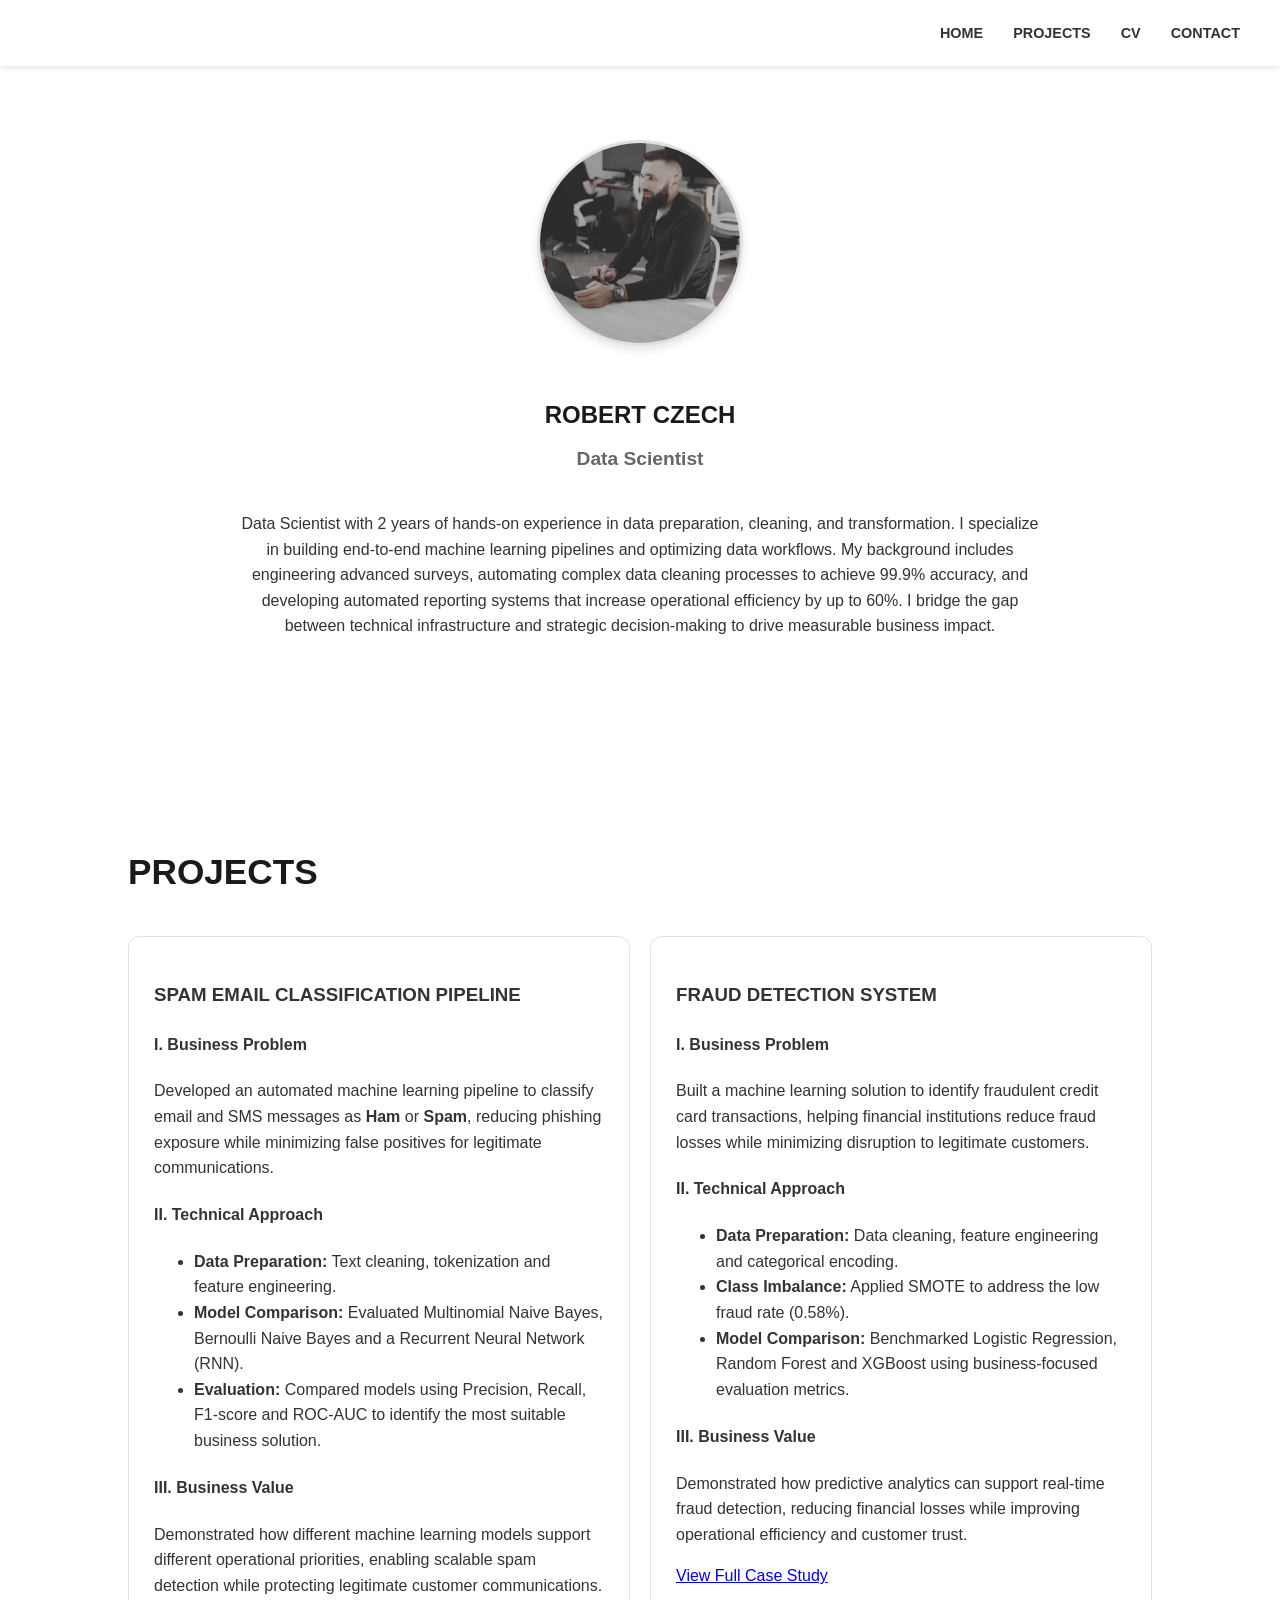
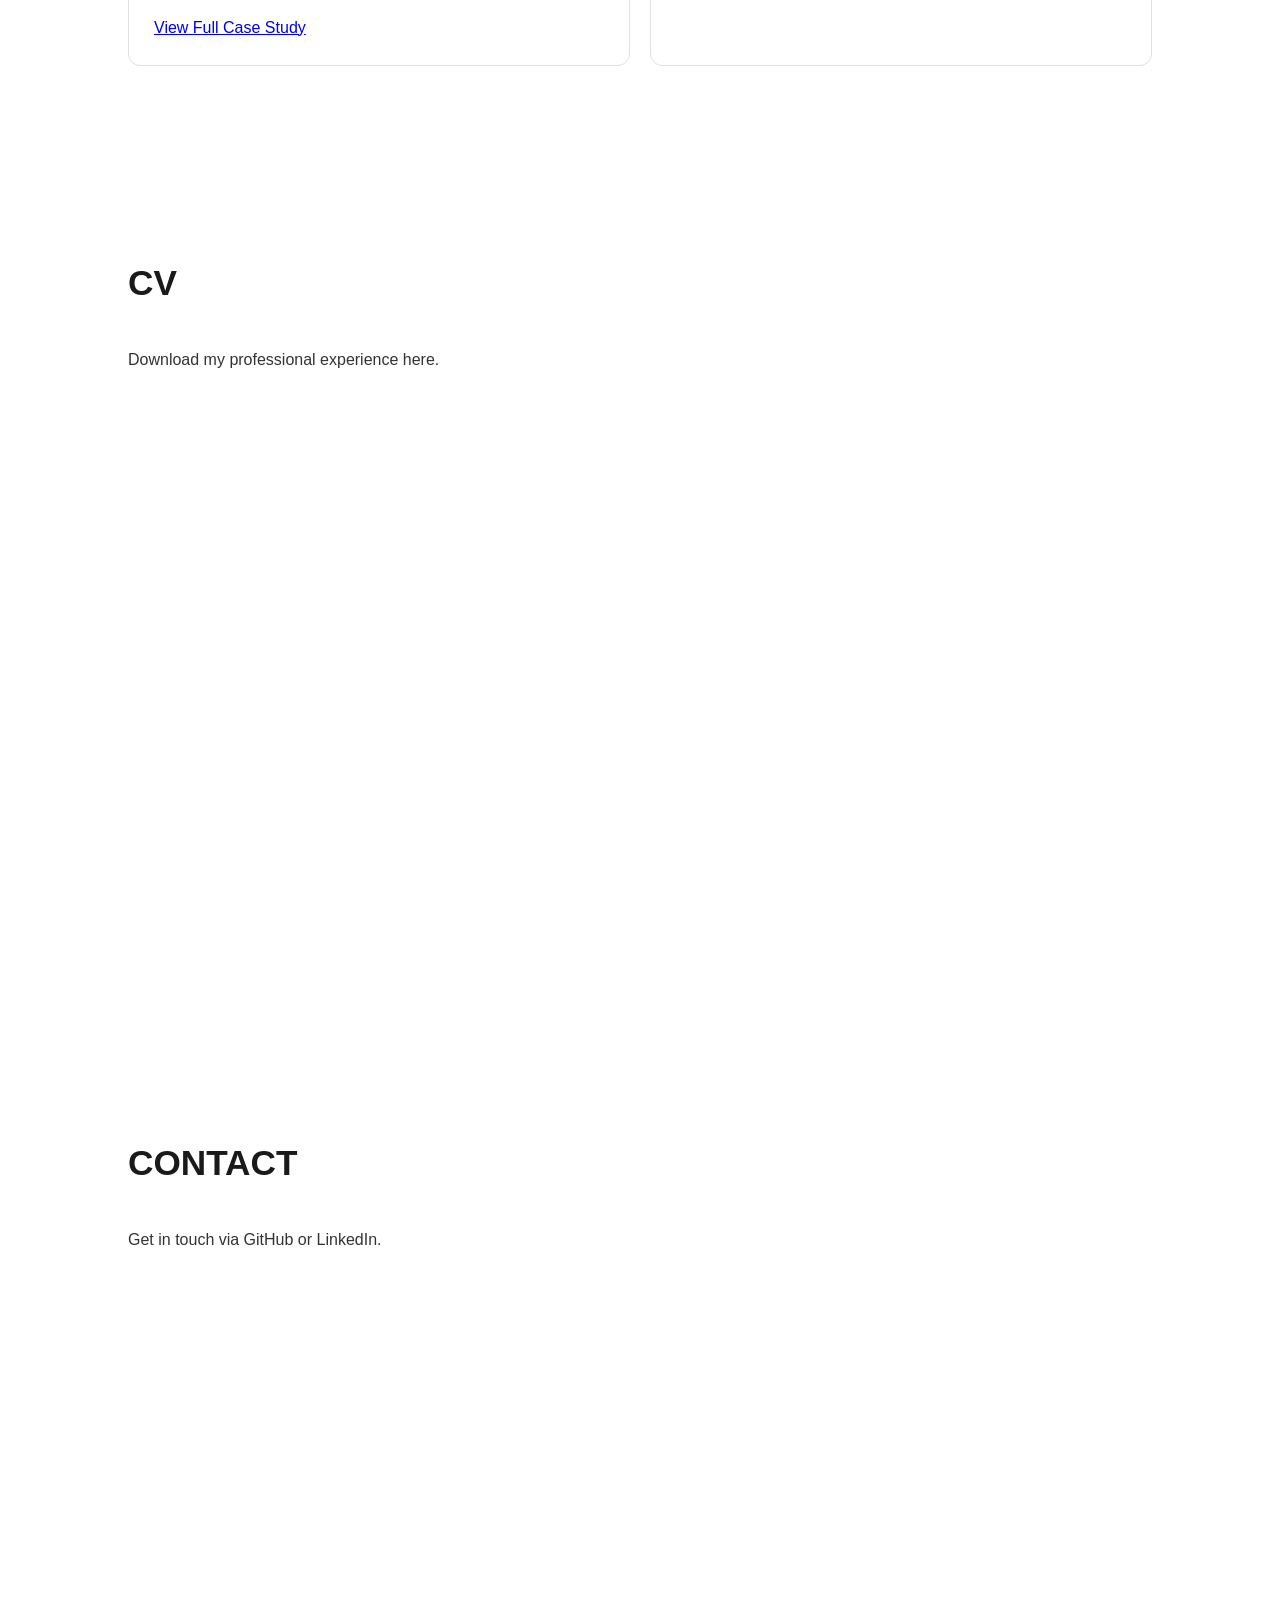
==== index.html @ 7df1a45a "Update index.html" ====
<!DOCTYPE html>
<html lang="en">
<head>
    <meta charset="UTF-8">
    <title>ROBERT CZECH | Data Scientist</title>
    <link rel="stylesheet" href="css/style.css">
</head>
<body>

    <header id="header">
        <nav>
            <ul>
                <li><a href="#home">HOME</a></li>
                <li><a href="#projects">PROJECTS</a></li>
                <li><a href="#cv">CV</a></li>
                <li><a href="#contact">CONTACT</a></li>
            </ul>
        </nav>
    </header>

    <section id="home">
        <div class="profile-photo">
            <img src="images/myphoto.jpg" alt="Robert Czech">
        </div>
        <h1>ROBERT CZECH</h1>
        <h3 class="name-sub">Data Scientist</h3>
        <p>
            Data Scientist with 2 years of hands-on experience in data preparation, cleaning, and transformation. I specialize in building end-to-end machine learning pipelines and optimizing data workflows. My background includes engineering advanced surveys, automating complex data cleaning processes to achieve 99.9% accuracy, and developing automated reporting systems that increase operational efficiency by up to 60%. I bridge the gap between technical infrastructure and strategic decision-making to drive measurable business impact.
        </p>
    </section>

    <section id="projects">
        <h2>PROJECTS</h2>
        <div class="project-grid">
            
            <div class="project-card">

    <h3>SPAM EMAIL CLASSIFICATION PIPELINE</h3>

    <h4>I. Business Problem</h4>

    <p>
        Developed an automated machine learning pipeline to classify email and SMS messages as
        <b>Ham</b> or <b>Spam</b>, reducing phishing exposure while minimizing false positives for
        legitimate communications.
    </p>

    <h4>II. Technical Approach</h4>

    <ul>
        <li><b>Data Preparation:</b> Text cleaning, tokenization and feature engineering.</li>

        <li><b>Model Comparison:</b> Evaluated Multinomial Naive Bayes, Bernoulli Naive Bayes and a Recurrent Neural Network (RNN).</li>

        <li><b>Evaluation:</b> Compared models using Precision, Recall, F1-score and ROC-AUC to identify the most suitable business solution.</li>
    </ul>

    <h4>III. Business Value</h4>

    <p>
        Demonstrated how different machine learning models support different operational priorities,
        enabling scalable spam detection while protecting legitimate customer communications.
    </p>

    <a href="spam_detection.html">View Full Case Study</a>

</div>

            <div class="project-card">

    <h3>FRAUD DETECTION SYSTEM</h3>

    <h4>I. Business Problem</h4>

    <p>
        Built a machine learning solution to identify fraudulent credit card transactions,
        helping financial institutions reduce fraud losses while minimizing disruption to legitimate customers.
    </p>

    <h4>II. Technical Approach</h4>

    <ul>

        <li><b>Data Preparation:</b> Data cleaning, feature engineering and categorical encoding.</li>

        <li><b>Class Imbalance:</b> Applied SMOTE to address the low fraud rate (0.58%).</li>

        <li><b>Model Comparison:</b> Benchmarked Logistic Regression, Random Forest and XGBoost using business-focused evaluation metrics.</li>

    </ul>

    <h4>III. Business Value</h4>

    <p>
        Demonstrated how predictive analytics can support real-time fraud detection,
        reducing financial losses while improving operational efficiency and customer trust.
    </p>

    <a href="fraud_detection.html">View Full Case Study</a>

</div>
    </section>

    <section id="cv">
        <h2>CV</h2>
        <p>Download my professional experience here.</p>
    </section>

    <section id="contact">
        <h2>CONTACT</h2>
        <p>Get in touch via GitHub or LinkedIn.</p>
    </section>

</body>
</html>
---- css/style.css ----
/* 1. Global Reset & Body */
html {
    scroll-behavior: smooth;
}

body {
    background-color: #ffffff; 
    color: #333333; 
    font-family: 'Helvetica Neue', Helvetica, Arial, sans-serif;
    font-size: 16px;
    line-height: 1.6;
    margin: 0;
    padding-top: 80px;
}

/* 2. Header & Navigation */
#header {
    background-color: #ffffff;
    position: fixed;
    top: 0;
    width: 100%;
    padding: 20px 40px;
    box-shadow: 0 2px 5px rgba(0,0,0,0.1);
    z-index: 1000;
    display: flex;
    justify-content: flex-end;
    box-sizing: border-box;
}

#header nav ul {
    list-style: none;
    margin: 0;
    padding: 0;
    display: flex;
    gap: 30px;
}

#header a {
    text-decoration: none;
    color: #333333;
    font-weight: 600;
    font-size: 0.9em;
    transition: color 0.3s ease;
}

#header a:hover {
    color: #5e42a6;
}

/* 3. Section Layout */
section {
    padding: 80px 10%;
    min-height: 80vh; /* Standard height for other sections */
}

/* Specific Home Section: Set to a smaller height */
#home {
    padding-top: 60px; /* Reduced top padding */
    min-height: 40vh;  /* Reduced height to make it smaller */
    text-align: center;
    display: flex;
    flex-direction: column;
    align-items: center;
    justify-content: center; /* Centers content vertically */
}

#home p {
    max-width: 800px;
}

/* 4. Project Card Layout */
.project-grid {
    display: flex;
    gap: 20px;
    flex-wrap: wrap;
    margin-top: 30px;
}

.project-card {
    border: 1px solid #e0e0e0;
    border-radius: 12px;
    padding: 25px;
    background-color: #ffffff;
    flex: 1;
    min-width: 300px;
    transition: box-shadow 0.3s ease;
}

.project-card:hover {
    box-shadow: 0 4px 15px rgba(0, 0, 0, 0.1);
}

/* 5. Typography */
h1, h2 {
    color: #1a1a1a;
    font-weight: 800;
}

h2 {
    font-size: 2.2em;
    margin-bottom: 1em;
}

.name-sub {
    font-size: 1.2em;
    color: #666666;
    margin: -10px 0 20px 0;
    font-weight: 600;
}

/* 6. Image Adjustments & Profile Photo */
img {
    max-width: 80%;
    height: auto;
    border-radius: 4px;
    display: block;
    margin: 10px 0;
}

.profile-photo {
    width: 200px;
    height: 200px;
    margin: 0 auto 30px auto;
    overflow: hidden;
    border-radius: 50%;
    border: 3px solid #e0e0e0;
    box-shadow: 0 4px 10px rgba(0,0,0,0.1);
    display: flex;
    justify-content: center;
    align-items: center;
}

.profile-photo img {
    width: 200px !important;
    height: 200px !important;
    max-width: none !important;
    object-fit: cover;
    display: block;
    margin: 0;
}

/* 7. Components */
.skills-bar {
    margin-top: 20px;
    font-size: 0.9em;
    color: #5e42a6;
    font-weight: bold;
}

pre {
    background-color: #282c34;
    color: #abb2bf;
    padding: 20px;
    border-radius: 6px;
    overflow-x: auto;
    font-family: 'Courier New', Courier, monospace;
    font-size: 0.9em;
    margin: 1.5em 0;
}
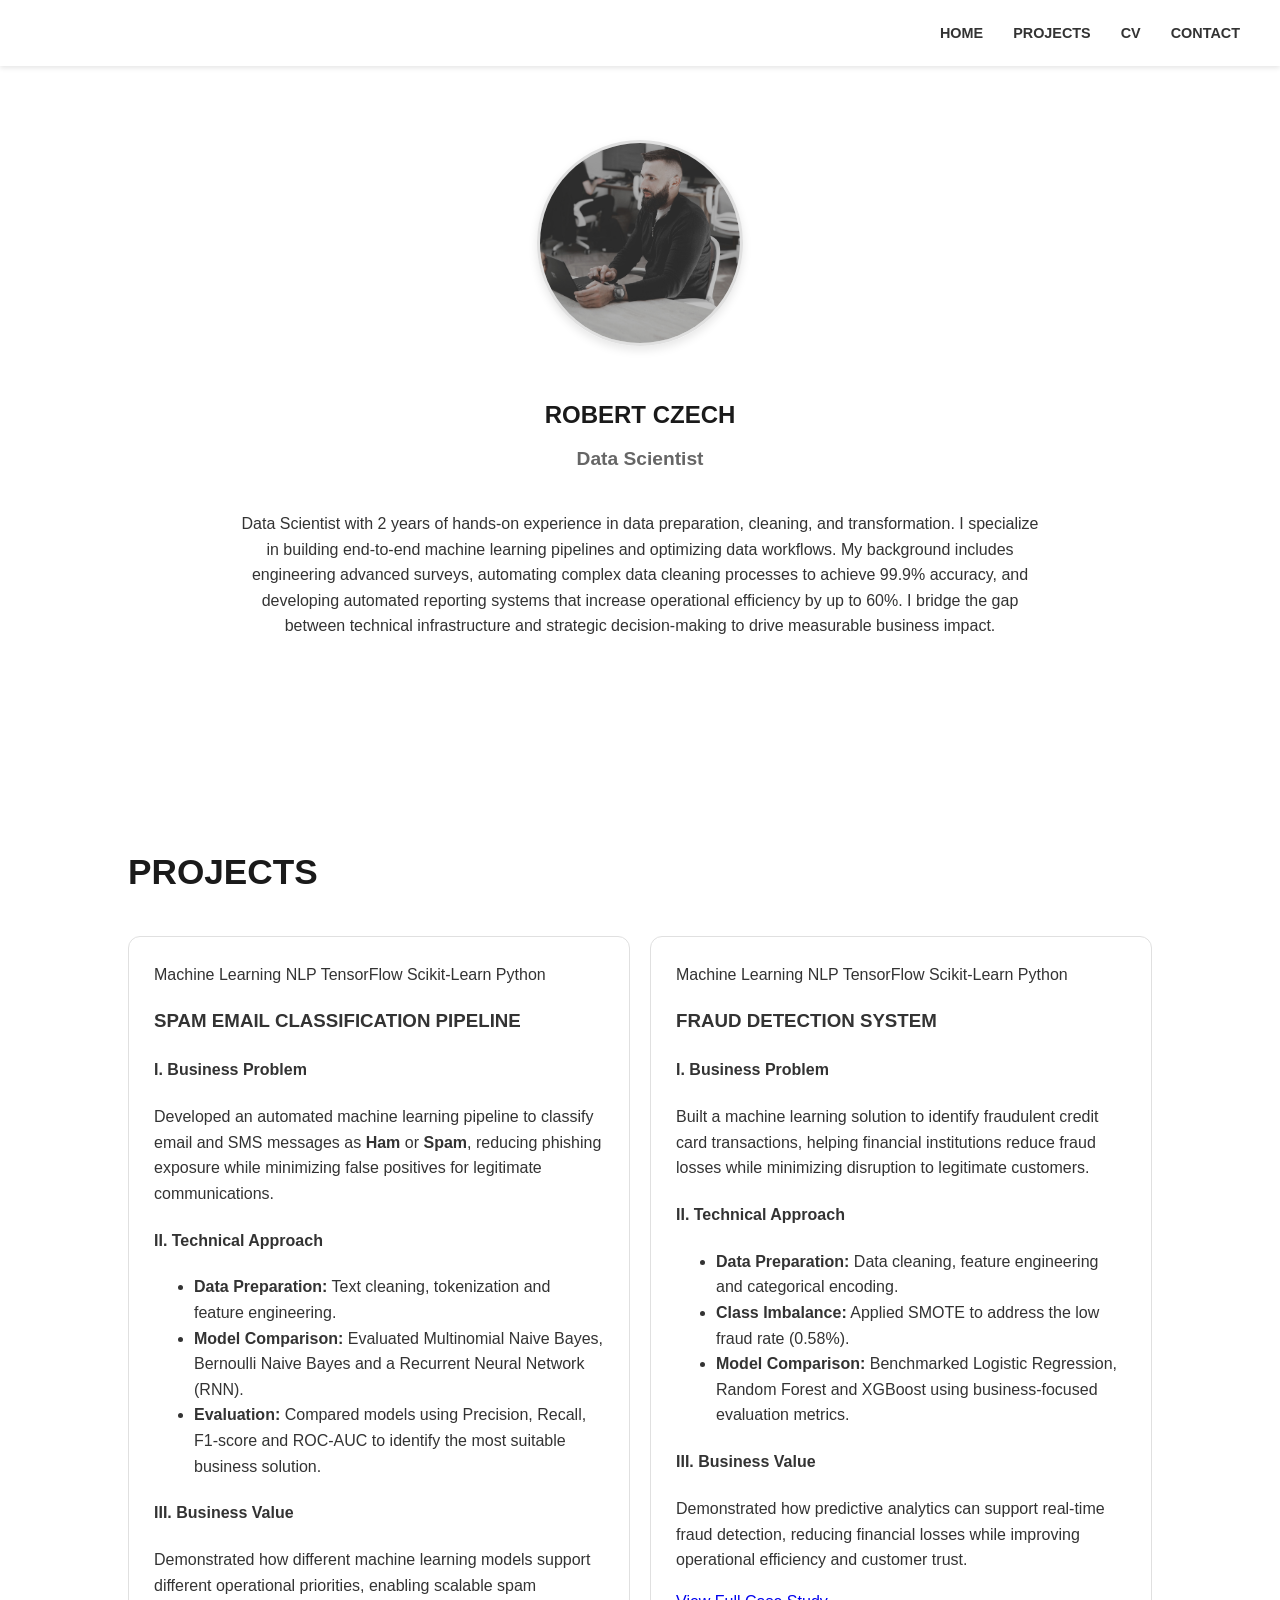
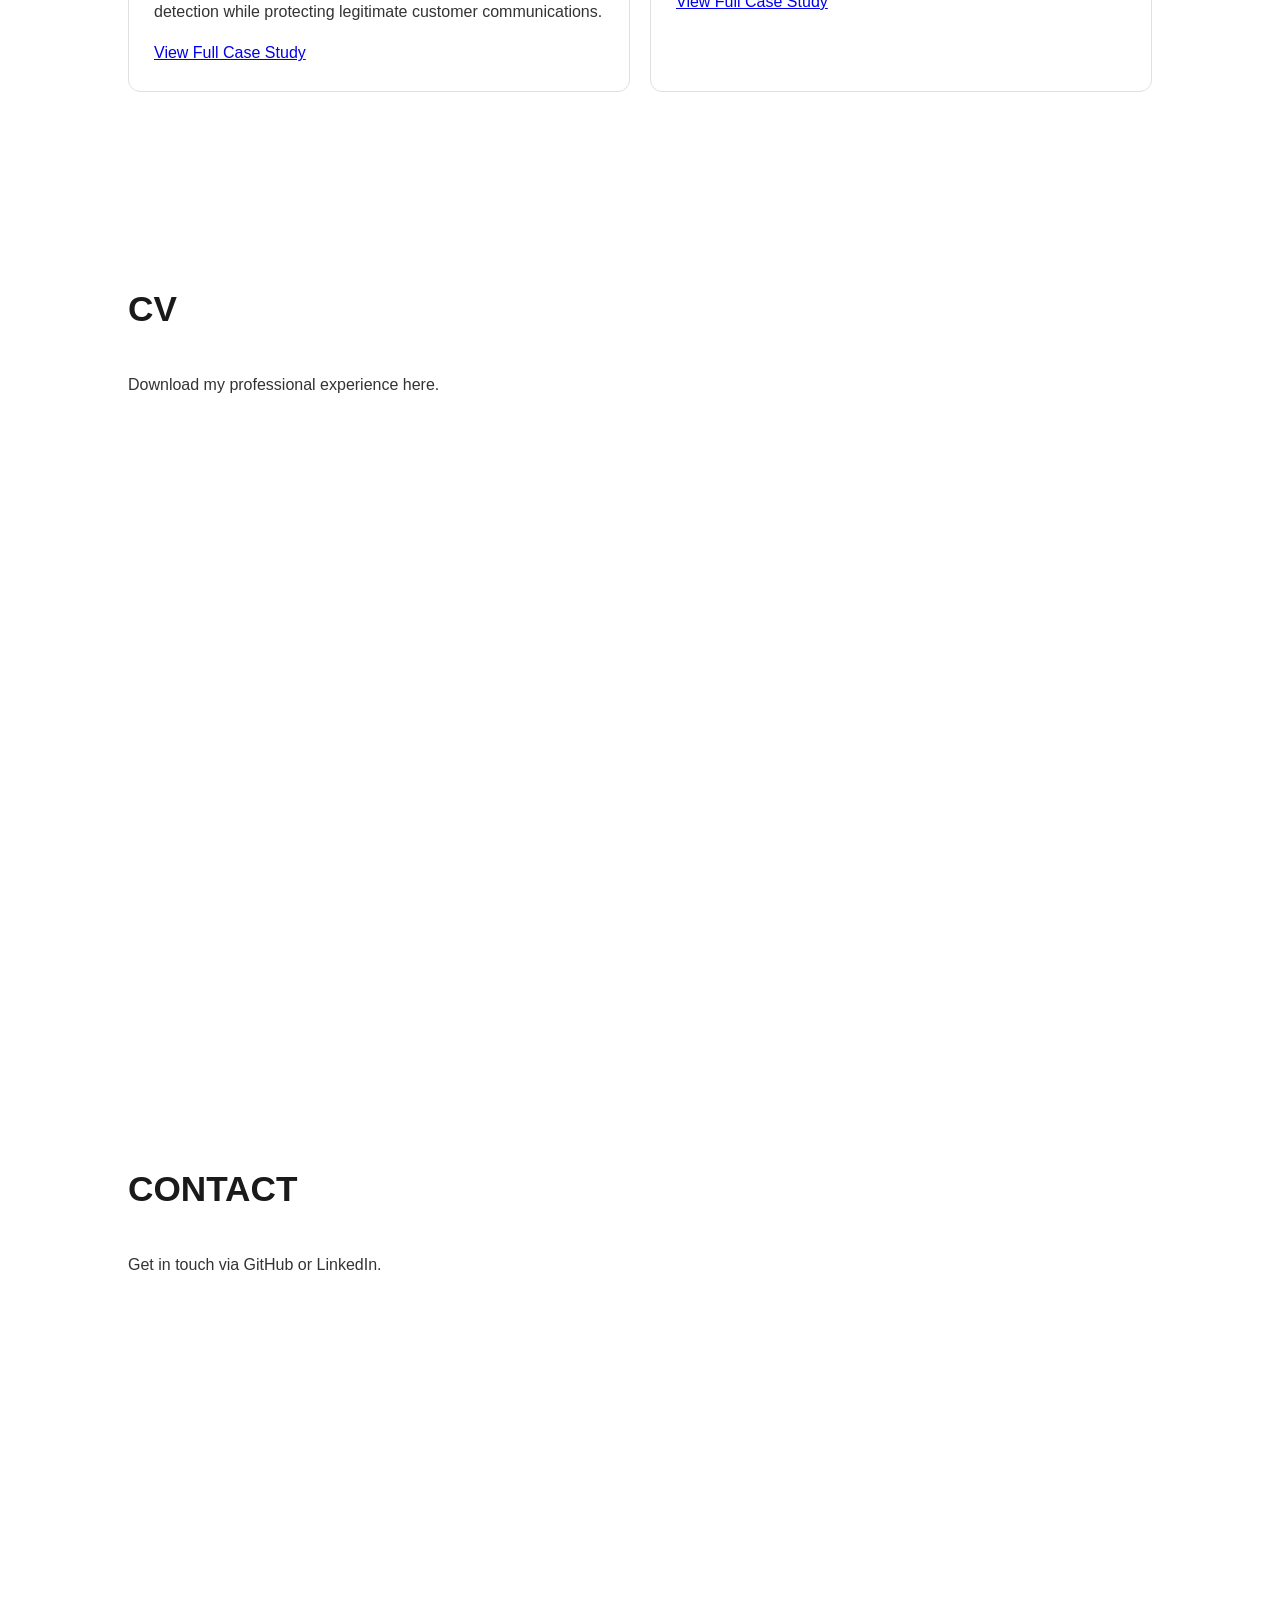
==== commit 32dc4073: "Update index.html" ====
--- a/index.html
+++ b/index.html
@@ -34,7 +34,13 @@
         <div class="project-grid">
             
             <div class="project-card">
-
+    <div class="project-tags">
+    <span>Machine Learning</span>
+    <span>NLP</span>
+    <span>TensorFlow</span>
+    <span>Scikit-Learn</span>
+    <span>Python</span>
+</div>
     <h3>SPAM EMAIL CLASSIFICATION PIPELINE</h3>
 
     <h4>I. Business Problem</h4>
@@ -67,7 +73,13 @@
 </div>
 
             <div class="project-card">
-
+    <div class="project-tags">
+    <span>Machine Learning</span>
+    <span>NLP</span>
+    <span>TensorFlow</span>
+    <span>Scikit-Learn</span>
+    <span>Python</span>
+</div>
     <h3>FRAUD DETECTION SYSTEM</h3>
 
     <h4>I. Business Problem</h4>
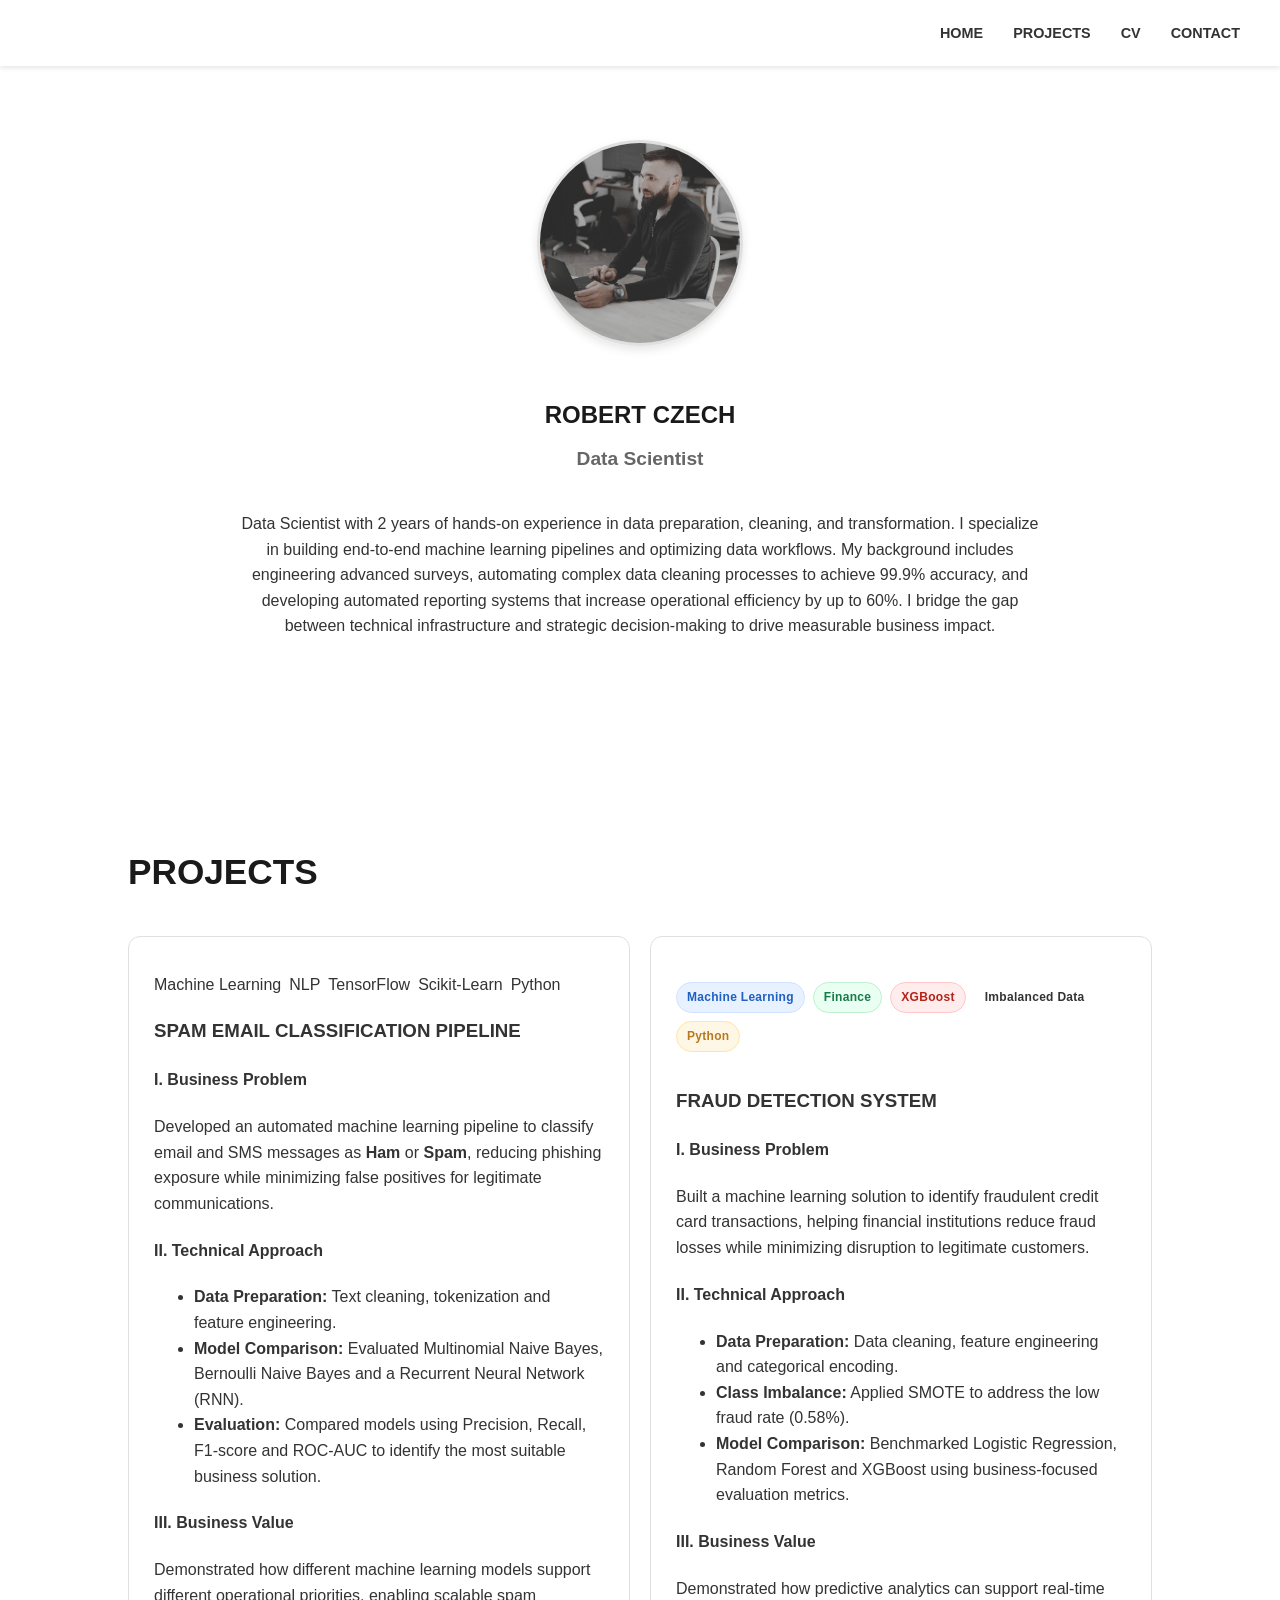
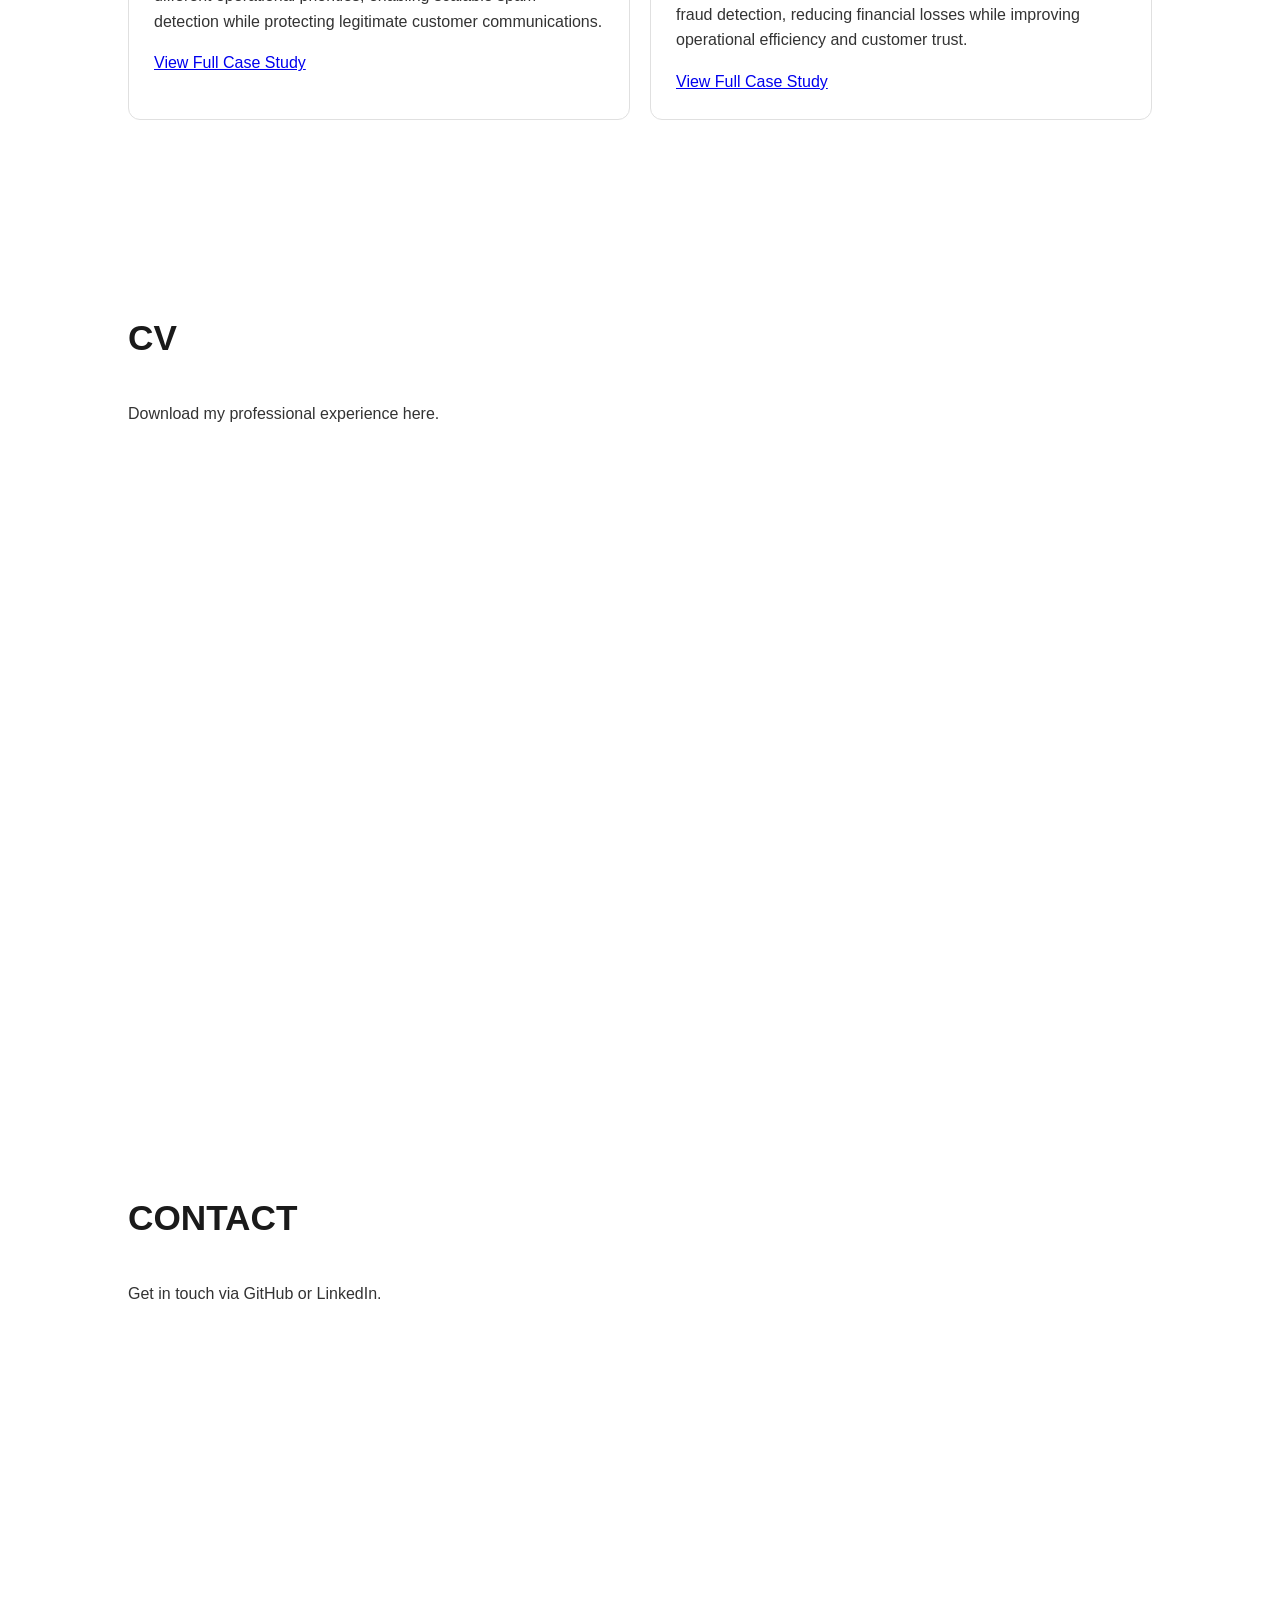
==== commit 252b4660: "Update index.html" ====
--- a/index.html
+++ b/index.html
@@ -74,11 +74,13 @@
 
             <div class="project-card">
     <div class="project-tags">
-    <span>Machine Learning</span>
-    <span>NLP</span>
-    <span>TensorFlow</span>
-    <span>Scikit-Learn</span>
-    <span>Python</span>
+    <div class="project-tags">
+    <span class="tag tag-ml">Machine Learning</span>
+    <span class="tag tag-finance">Finance</span>
+    <span class="tag tag-tree">XGBoost</span>
+    <span class="tag tag-imbalance">Imbalanced Data</span>
+    <span class="tag tag-python">Python</span>
+</div>
 </div>
     <h3>FRAUD DETECTION SYSTEM</h3>
 
--- a/css/style.css
+++ b/css/style.css
@@ -157,3 +157,65 @@
     font-size: 0.9em;
     margin: 1.5em 0;
 }
+.project-tags {
+    display: flex;
+    flex-wrap: wrap;
+    gap: 8px;
+    margin: 10px 0 15px 0;
+}
+
+/* Base badge style */
+.tag {
+    display: inline-block;
+    padding: 5px 10px;
+    font-size: 12px;
+    font-weight: 600;
+    border-radius: 999px;
+    letter-spacing: 0.3px;
+    border: 1px solid transparent;
+    transition: all 0.2s ease;
+}
+
+/* Hover effect */
+.tag:hover {
+    transform: translateY(-1px);
+    cursor: default;
+    opacity: 0.9;
+}
+
+/* Individual colors */
+.tag-ml {
+    background: #e8f1ff;
+    color: #1f5fbf;
+    border-color: #cfe2ff;
+}
+
+.tag-nlp {
+    background: #e8fff3;
+    color: #1f8a5b;
+    border-color: #c7f5df;
+}
+
+.tag-dl {
+    background: #f3e8ff;
+    color: #6b2fbf;
+    border-color: #e0ccff;
+}
+
+.tag-python {
+    background: #fff7e6;
+    color: #b7791f;
+    border-color: #ffe4a3;
+}
+
+.tag-finance {
+    background: #e8fff1;
+    color: #167a4a;
+    border-color: #bff0d0;
+}
+
+.tag-tree {
+    background: #ffecec;
+    color: #b42318;
+    border-color: #ffc7c7;
+}
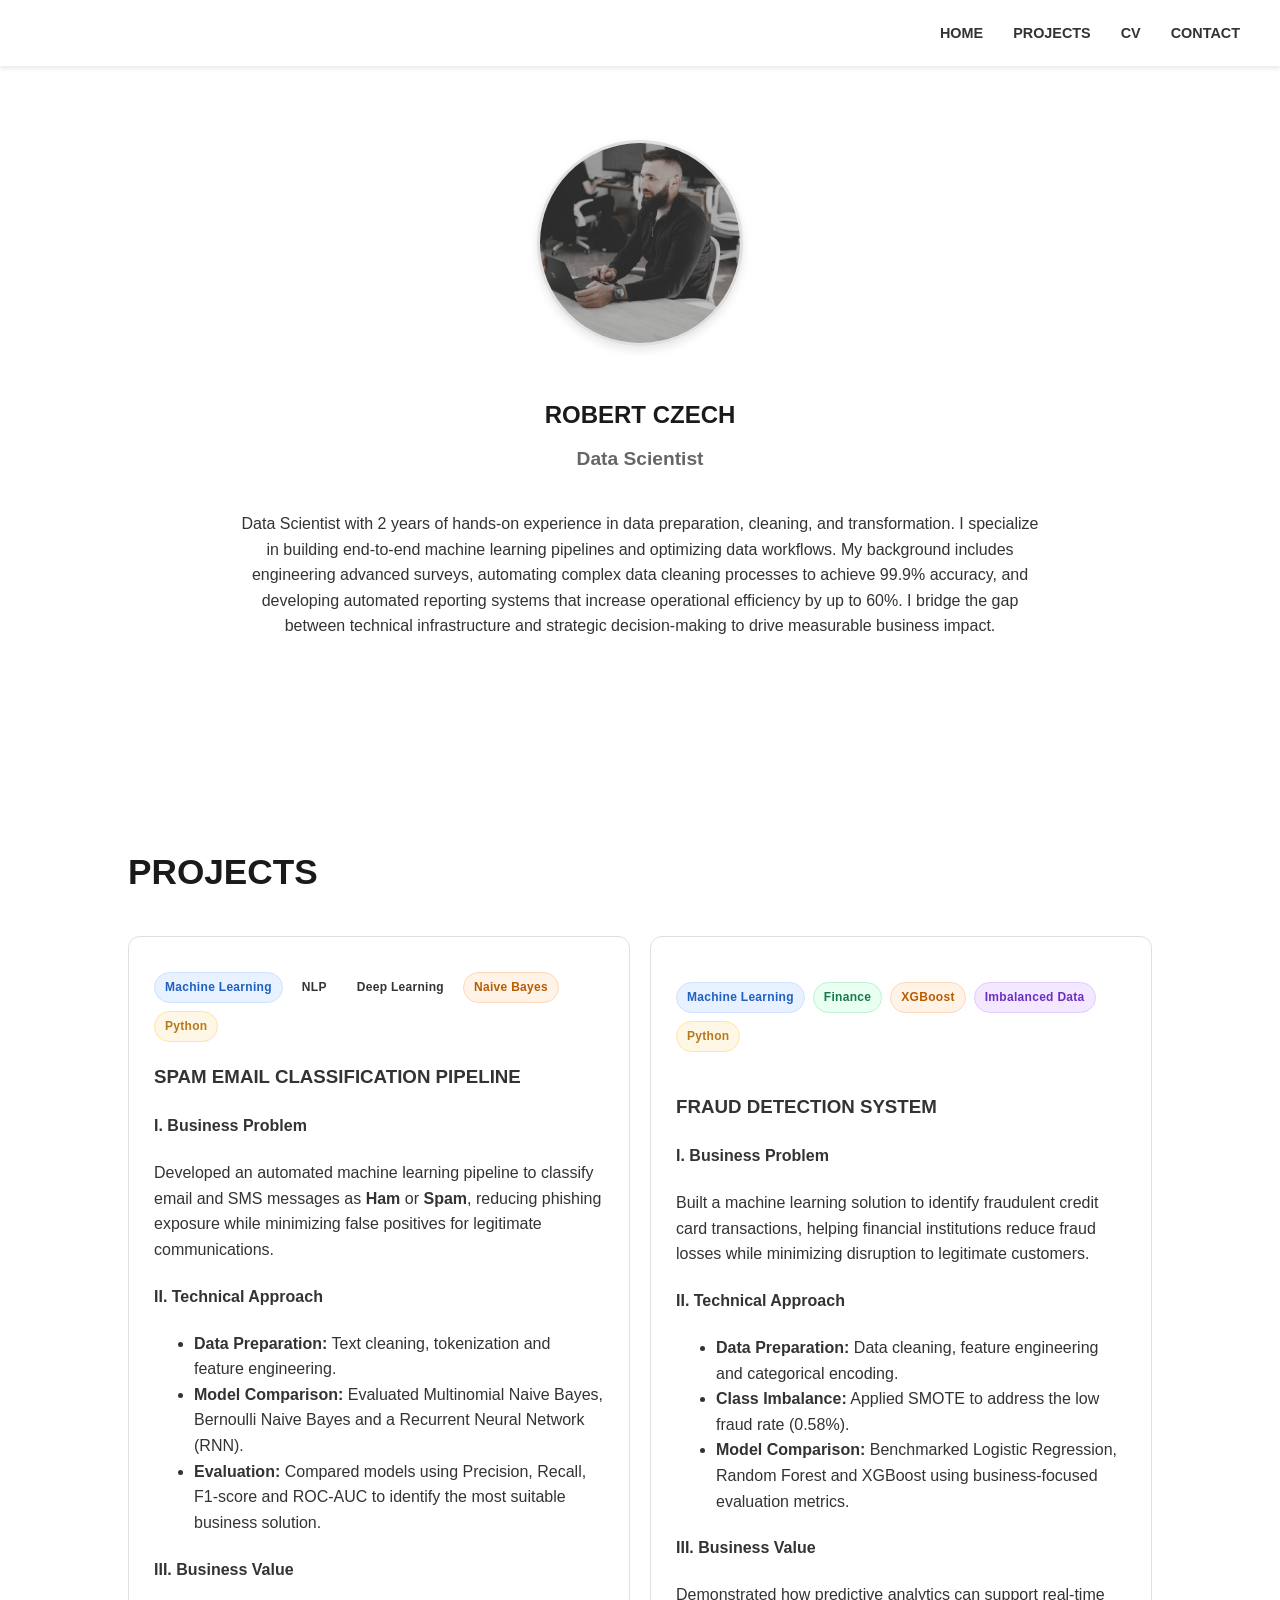
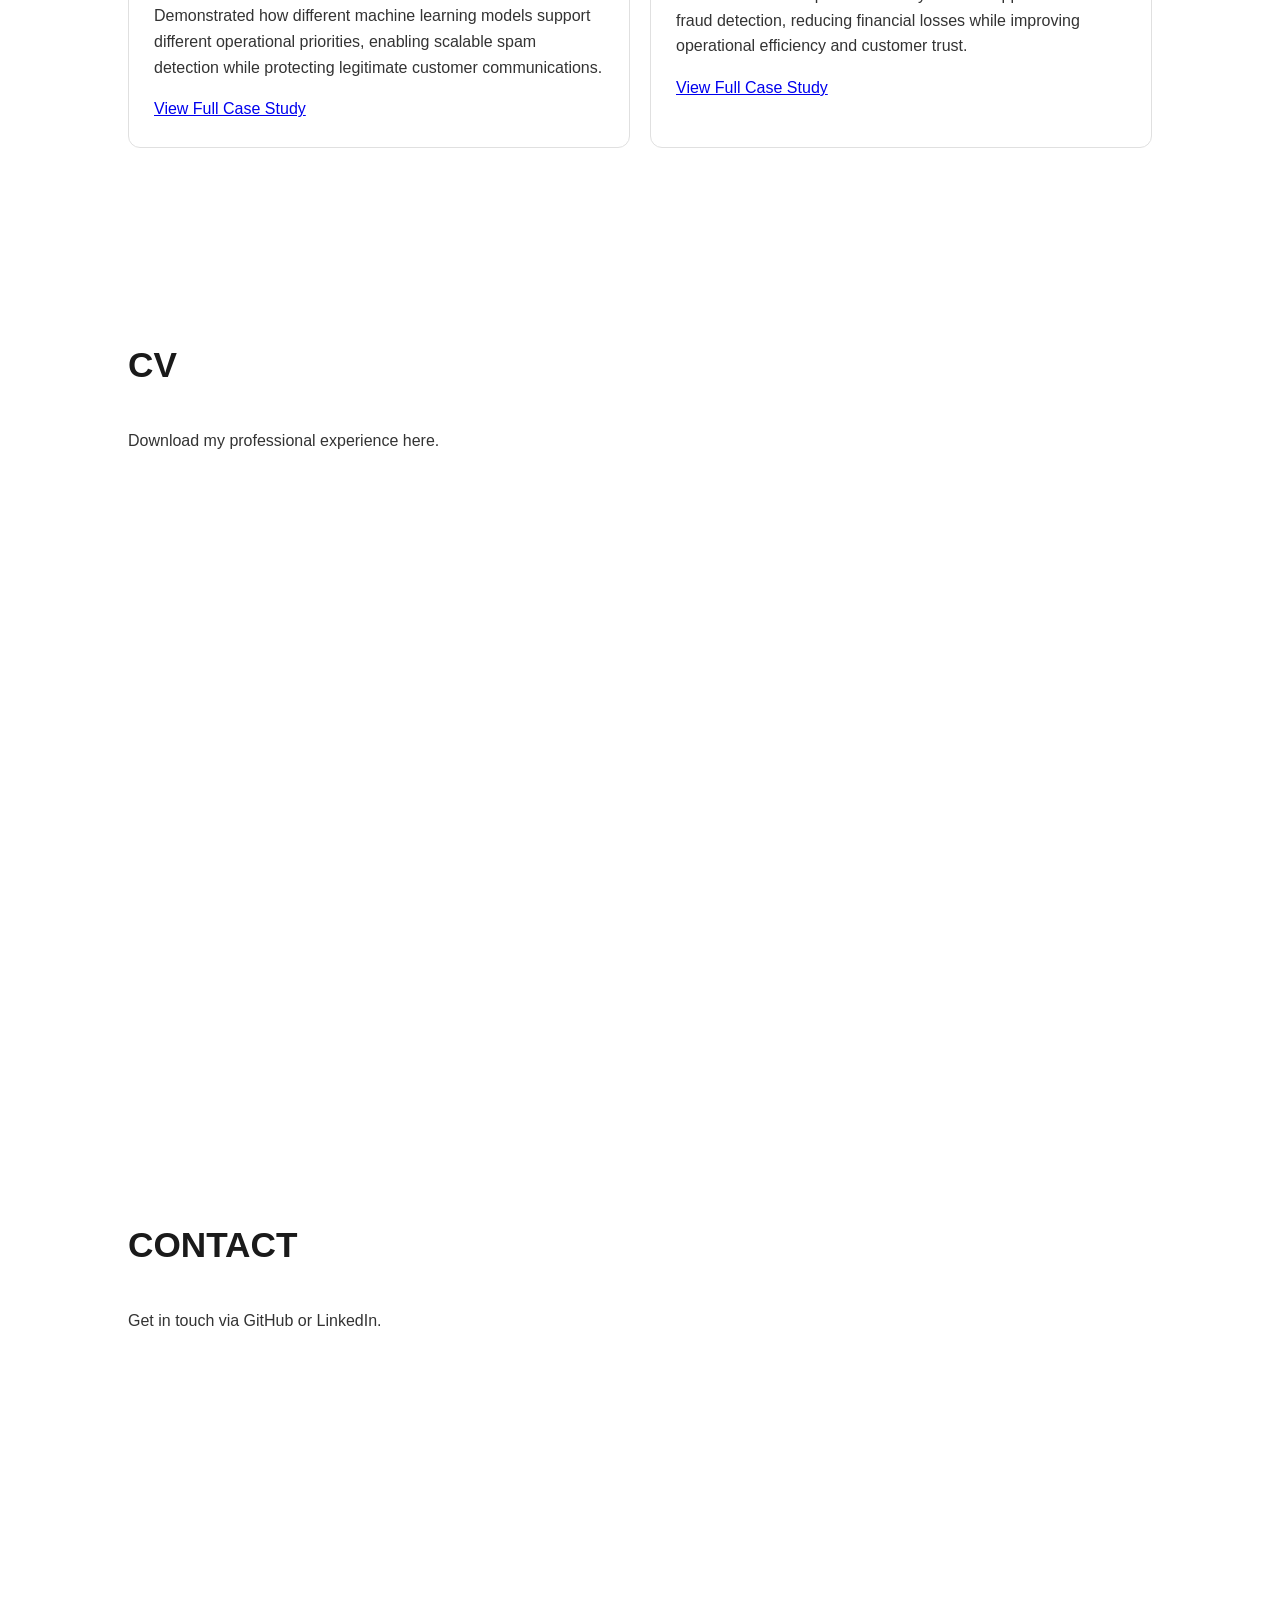
==== commit ad2b5398: "Update index.html" ====
--- a/index.html
+++ b/index.html
@@ -35,12 +35,12 @@
             
             <div class="project-card">
     <div class="project-tags">
-    <span>Machine Learning</span>
-    <span>NLP</span>
-    <span>TensorFlow</span>
-    <span>Scikit-Learn</span>
-    <span>Python</span>
-</div>
+    <span class="tag tag-ml">Machine Learning</span>
+    <span class="tag tag-nlp">NLP</span>
+    <span class="tag tag-dl">Deep Learning</span>
+    <span class="tag tag-tree">Naive Bayes</span>
+    <span class="tag tag-python">Python</span>
+    </div>
     <h3>SPAM EMAIL CLASSIFICATION PIPELINE</h3>
 
     <h4>I. Business Problem</h4>
--- a/css/style.css
+++ b/css/style.css
@@ -161,10 +161,9 @@
     display: flex;
     flex-wrap: wrap;
     gap: 8px;
-    margin: 10px 0 15px 0;
-}
-
-/* Base badge style */
+    margin: 10px 0 20px 0;
+}
+
 .tag {
     display: inline-block;
     padding: 5px 10px;
@@ -174,29 +173,35 @@
     letter-spacing: 0.3px;
     border: 1px solid transparent;
     transition: all 0.2s ease;
-}
-
-/* Hover effect */
+    white-space: nowrap;
+}
+
 .tag:hover {
     transform: translateY(-1px);
     cursor: default;
     opacity: 0.9;
 }
 
-/* Individual colors */
+/* Colors */
 .tag-ml {
     background: #e8f1ff;
     color: #1f5fbf;
     border-color: #cfe2ff;
 }
 
-.tag-nlp {
-    background: #e8fff3;
-    color: #1f8a5b;
-    border-color: #c7f5df;
-}
-
-.tag-dl {
+.tag-finance {
+    background: #e8fff1;
+    color: #167a4a;
+    border-color: #bff0d0;
+}
+
+.tag-tree {
+    background: #fff3e8;
+    color: #b85c00;
+    border-color: #ffd7b5;
+}
+
+.tag-imbalance {
     background: #f3e8ff;
     color: #6b2fbf;
     border-color: #e0ccff;
@@ -207,15 +212,3 @@
     color: #b7791f;
     border-color: #ffe4a3;
 }
-
-.tag-finance {
-    background: #e8fff1;
-    color: #167a4a;
-    border-color: #bff0d0;
-}
-
-.tag-tree {
-    background: #ffecec;
-    color: #b42318;
-    border-color: #ffc7c7;
-}
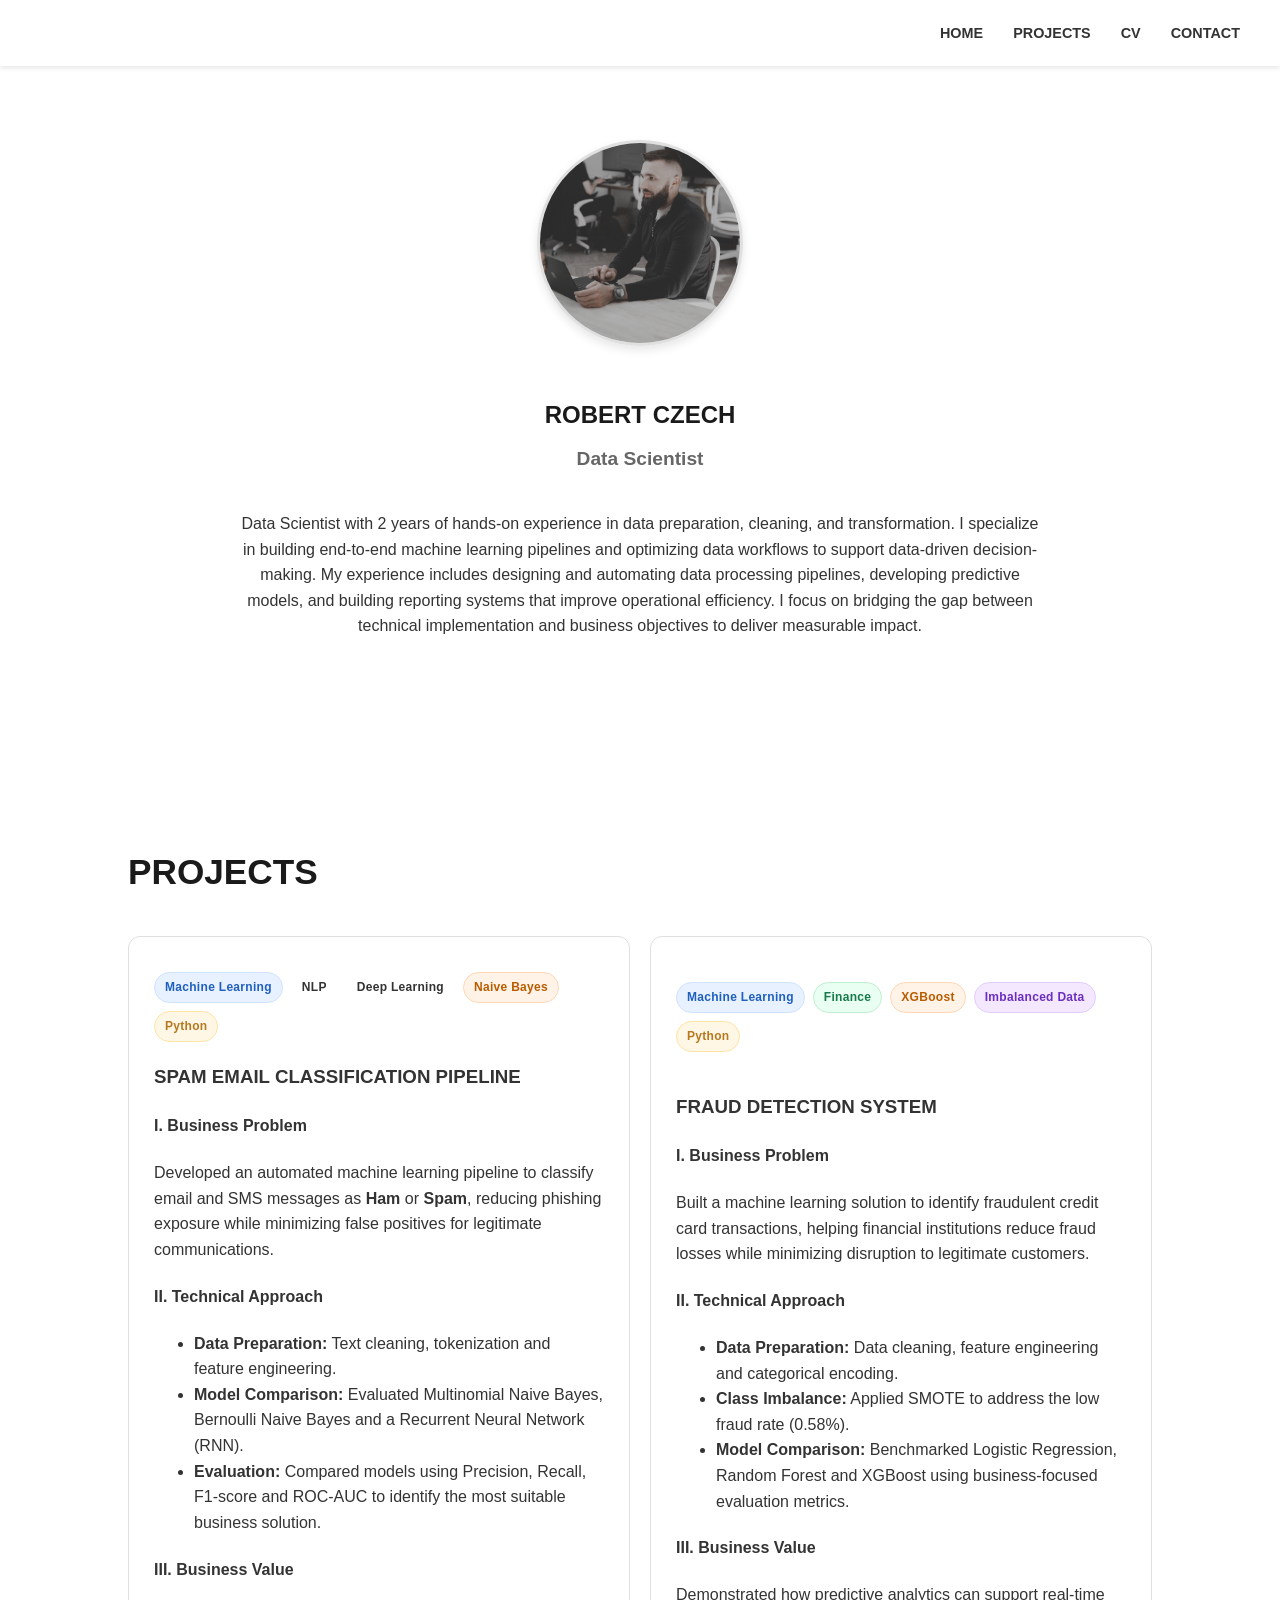
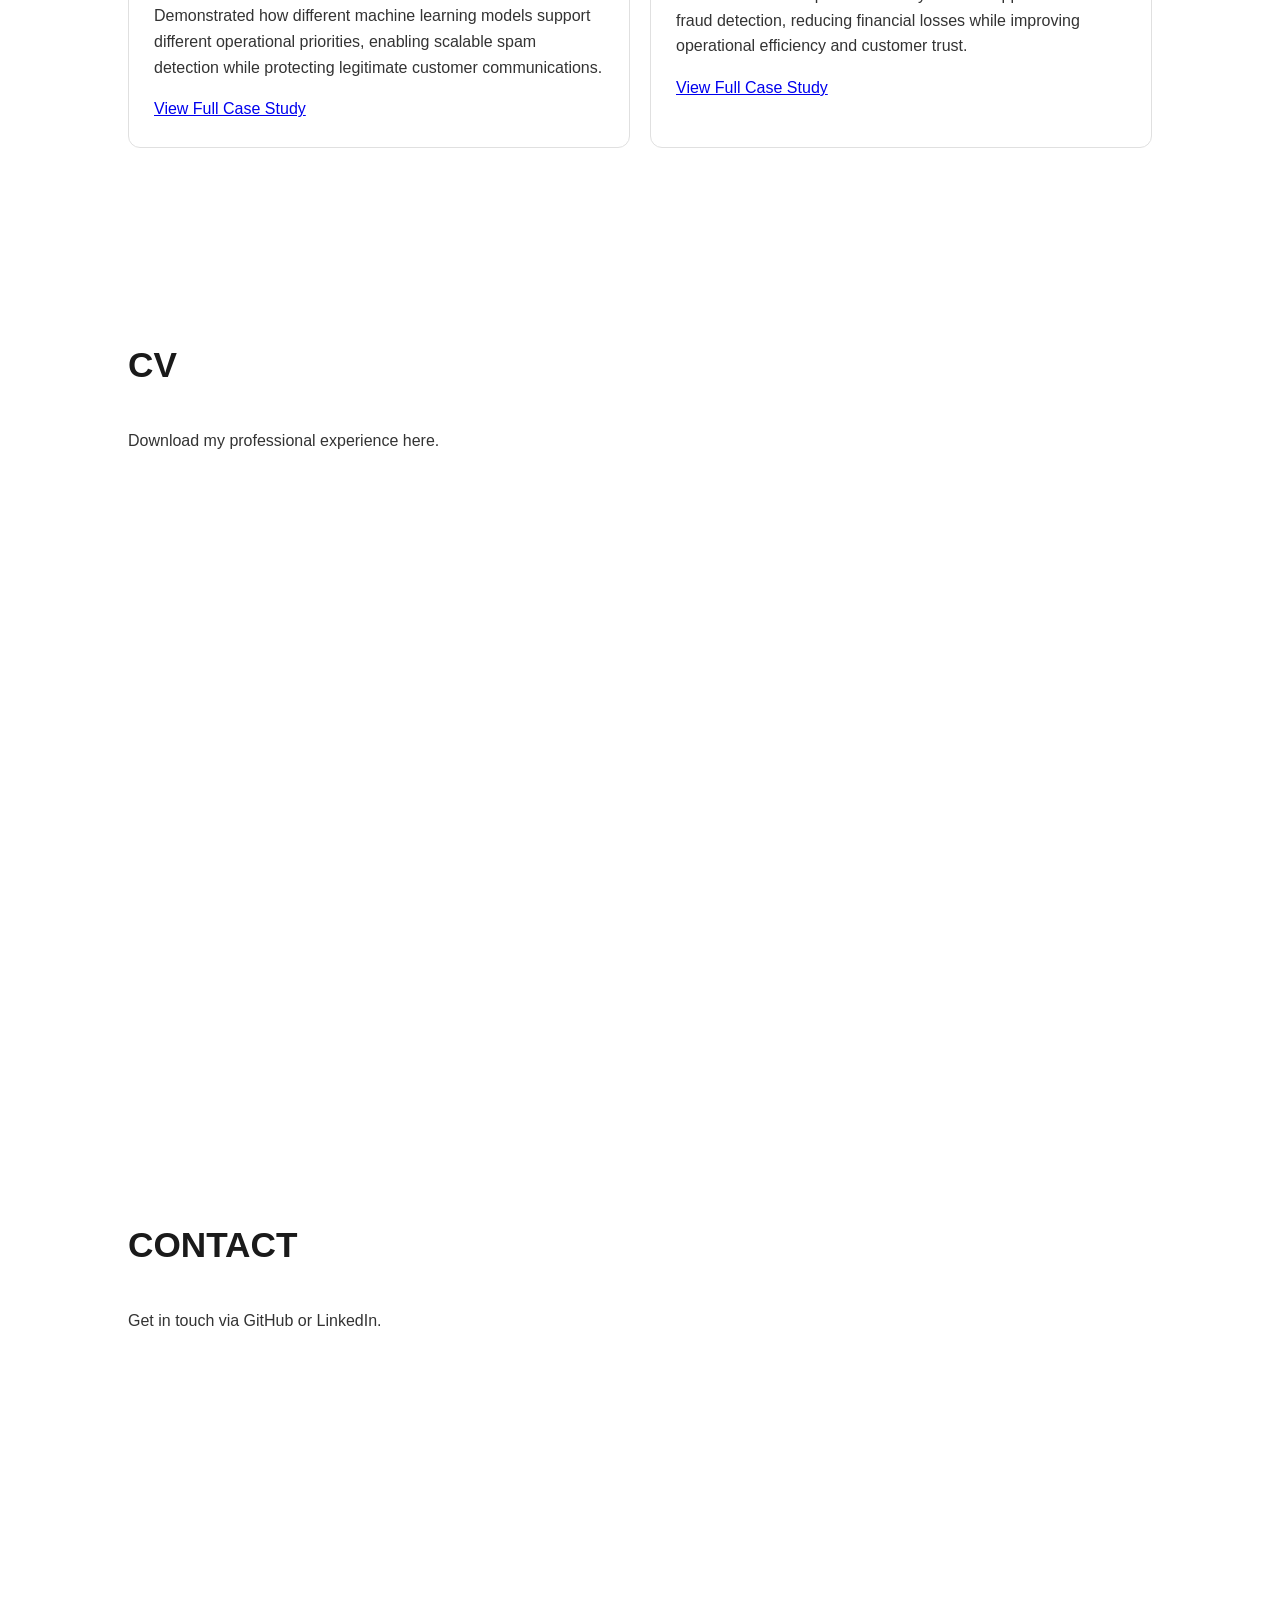
==== commit e85e51c5: "Update index.html" ====
--- a/index.html
+++ b/index.html
@@ -25,7 +25,7 @@
         <h1>ROBERT CZECH</h1>
         <h3 class="name-sub">Data Scientist</h3>
         <p>
-            Data Scientist with 2 years of hands-on experience in data preparation, cleaning, and transformation. I specialize in building end-to-end machine learning pipelines and optimizing data workflows. My background includes engineering advanced surveys, automating complex data cleaning processes to achieve 99.9% accuracy, and developing automated reporting systems that increase operational efficiency by up to 60%. I bridge the gap between technical infrastructure and strategic decision-making to drive measurable business impact.
+           Data Scientist with 2 years of hands-on experience in data preparation, cleaning, and transformation. I specialize in building end-to-end machine learning pipelines and optimizing data workflows to support data-driven decision-making. My experience includes designing and automating data processing pipelines, developing predictive models, and building reporting systems that improve operational efficiency. I focus on bridging the gap between technical implementation and business objectives to deliver measurable impact. 
         </p>
     </section>
 
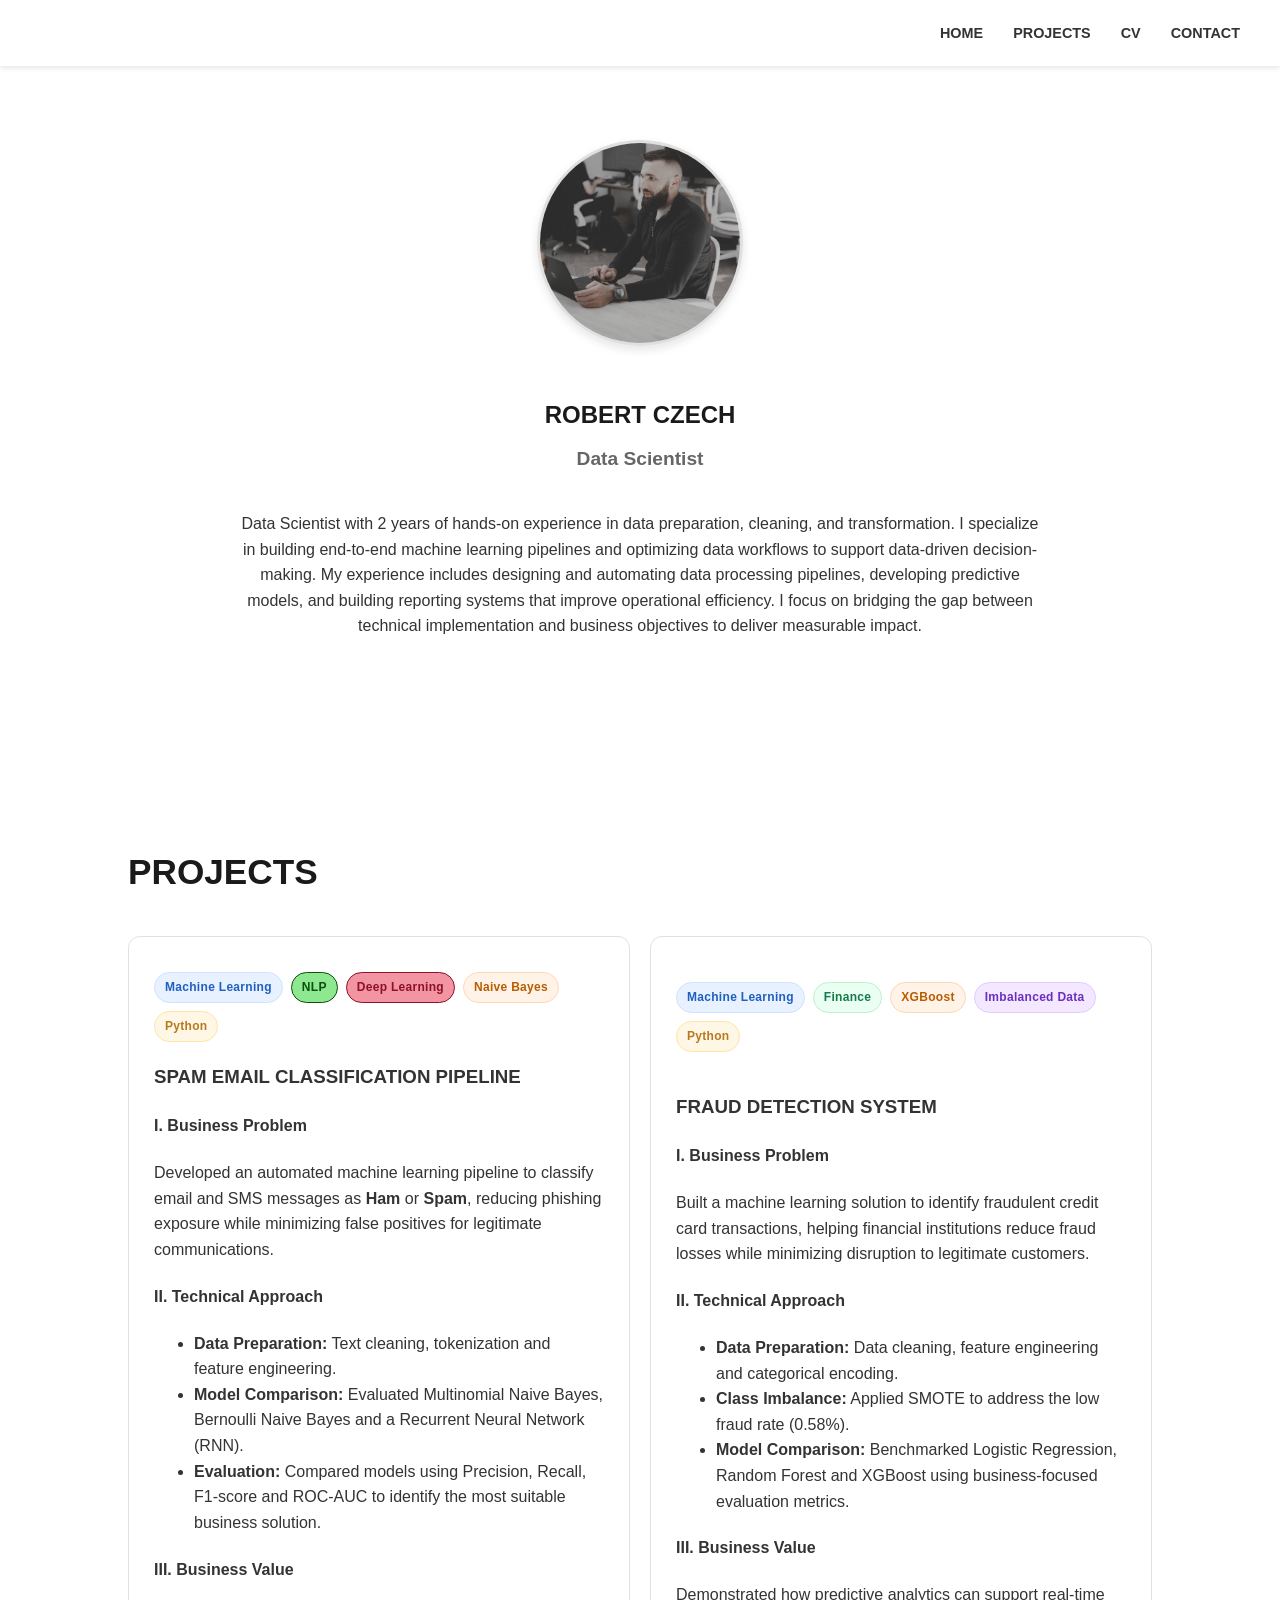
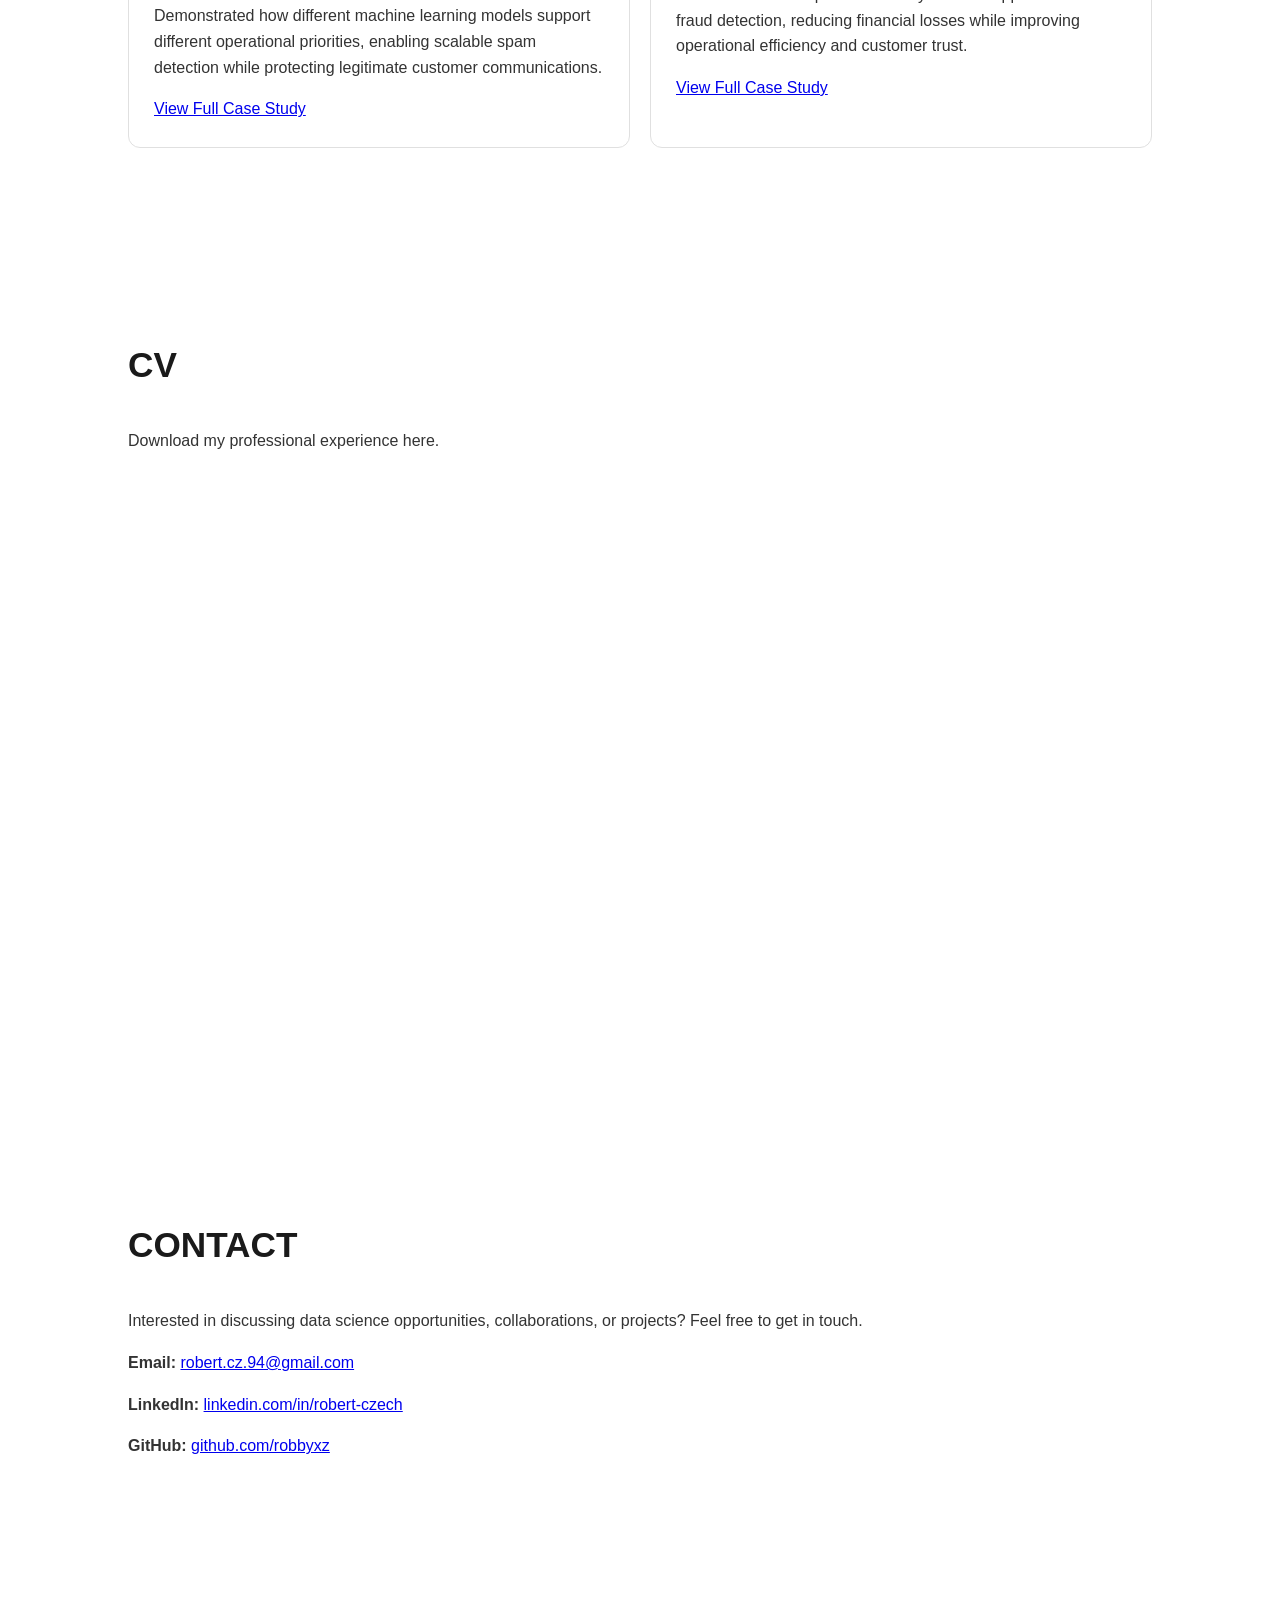
==== commit 8fbc4bf9: "Update index.html" ====
--- a/index.html
+++ b/index.html
@@ -121,9 +121,32 @@
     </section>
 
     <section id="contact">
-        <h2>CONTACT</h2>
-        <p>Get in touch via GitHub or LinkedIn.</p>
-    </section>
+    <h2>CONTACT</h2>
+
+    <p>
+        Interested in discussing data science opportunities, collaborations, or projects?
+        Feel free to get in touch.
+    </p>
+
+    <p>
+        <strong>Email:</strong>
+        <a href="mailto:robert.cz.94@gmail.com">robert.cz.94@gmail.com</a>
+    </p>
+
+    <p>
+        <strong>LinkedIn:</strong>
+        <a href="https://www.linkedin.com/in/robert-czech94/" target="_blank">
+            linkedin.com/in/robert-czech
+        </a>
+    </p>
+
+    <p>
+        <strong>GitHub:</strong>
+        <a href="https://github.com/robbyxz" target="_blank">
+            github.com/robbyxz
+        </a>
+    </p>
+</section>
 
 </body>
 </html>
--- a/css/style.css
+++ b/css/style.css
@@ -212,3 +212,13 @@
     color: #b7791f;
     border-color: #ffe4a3;
 }
+.tag-nlp { 
+    background: #8ee88f;
+    color: #0d4f0e;
+    border-color: #0d4f0e;
+}
+.tag-dl {
+    background: #f294a2;
+    color: #8c112a;
+    border-color: #8c112a;
+}
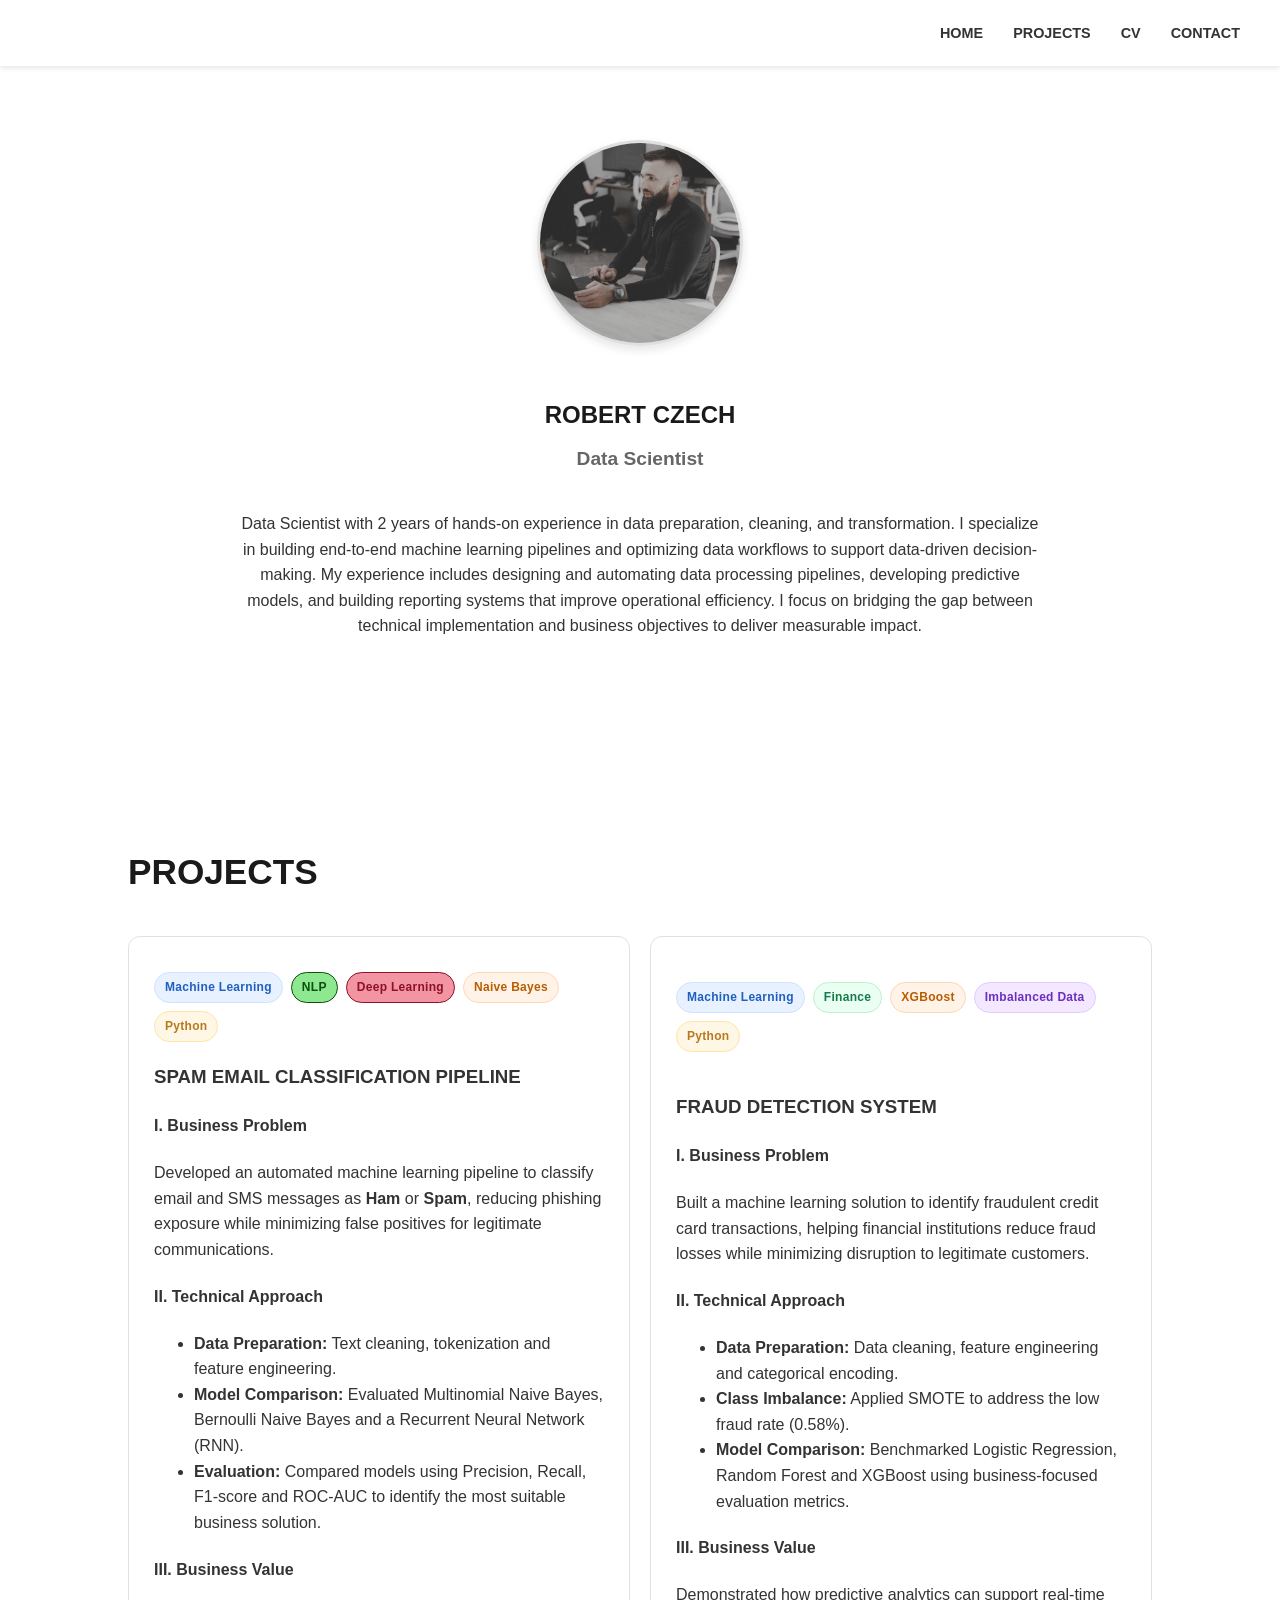
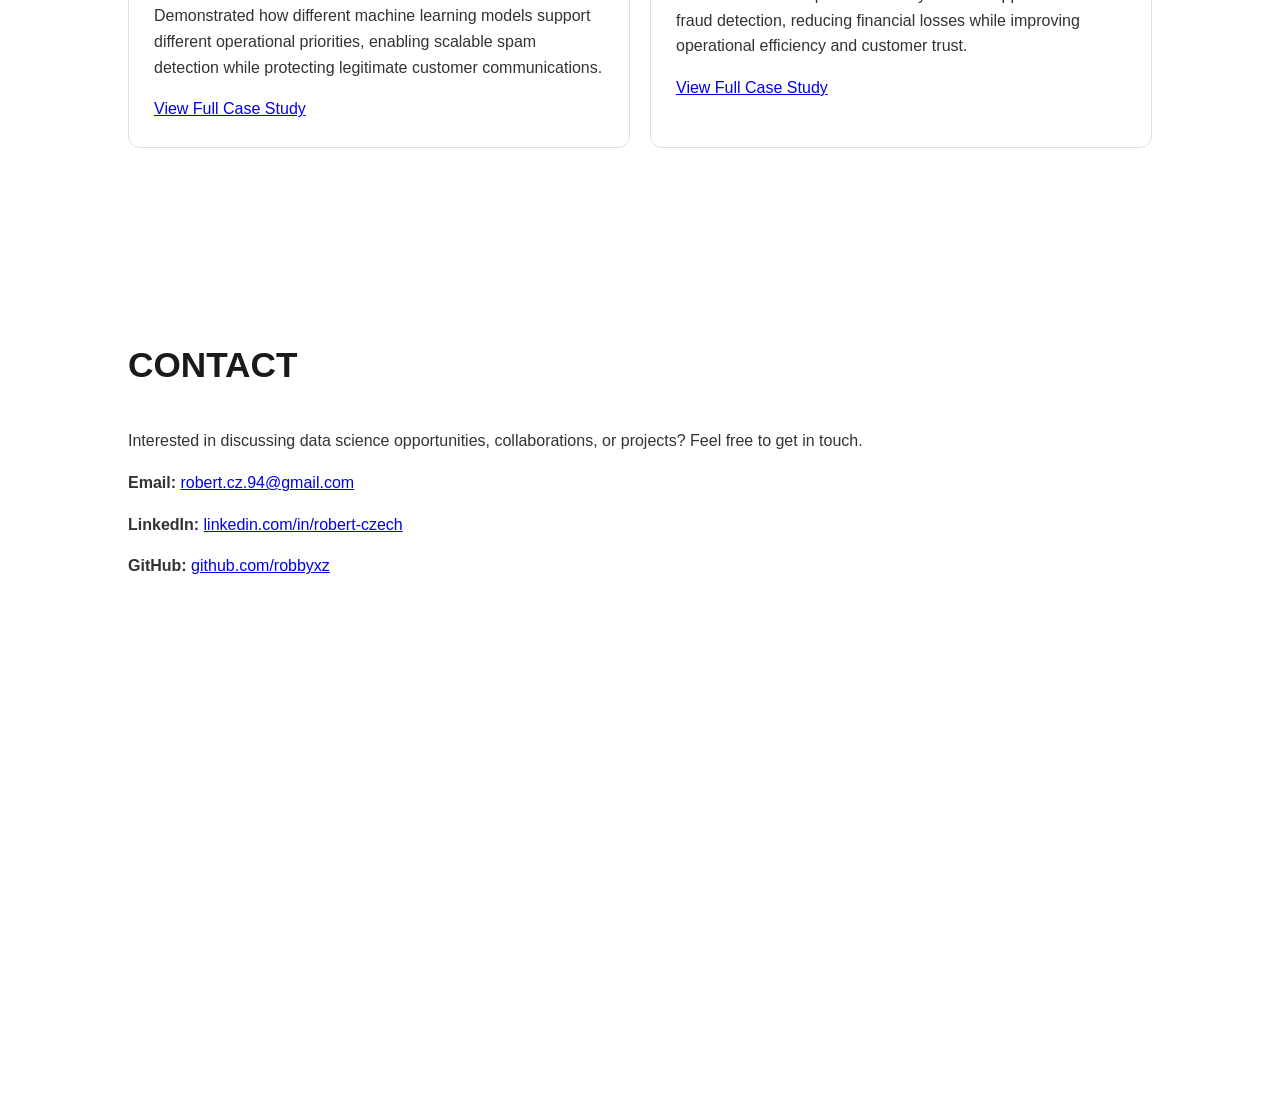
==== commit ffddbb44: "Update index.html" ====
--- a/index.html
+++ b/index.html
@@ -115,11 +115,6 @@
 </div>
     </section>
 
-    <section id="cv">
-        <h2>CV</h2>
-        <p>Download my professional experience here.</p>
-    </section>
-
     <section id="contact">
     <h2>CONTACT</h2>
 
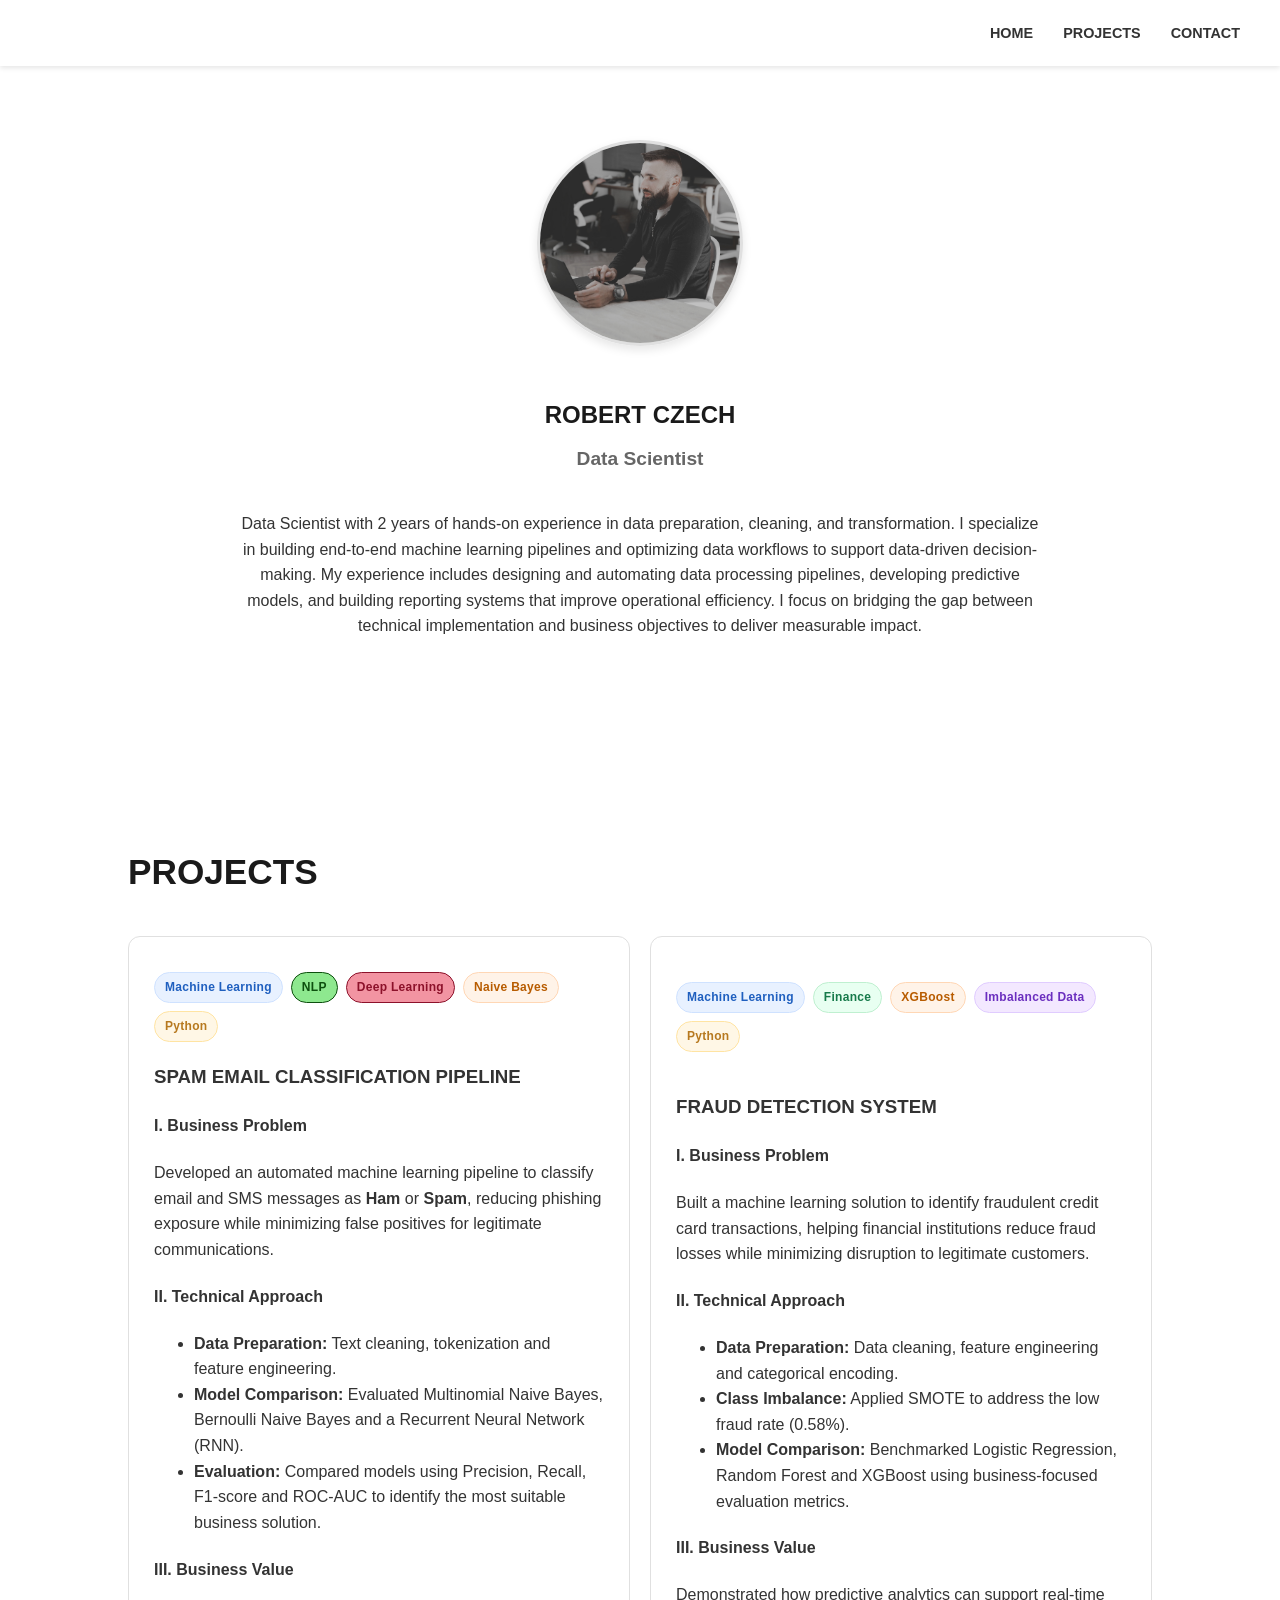
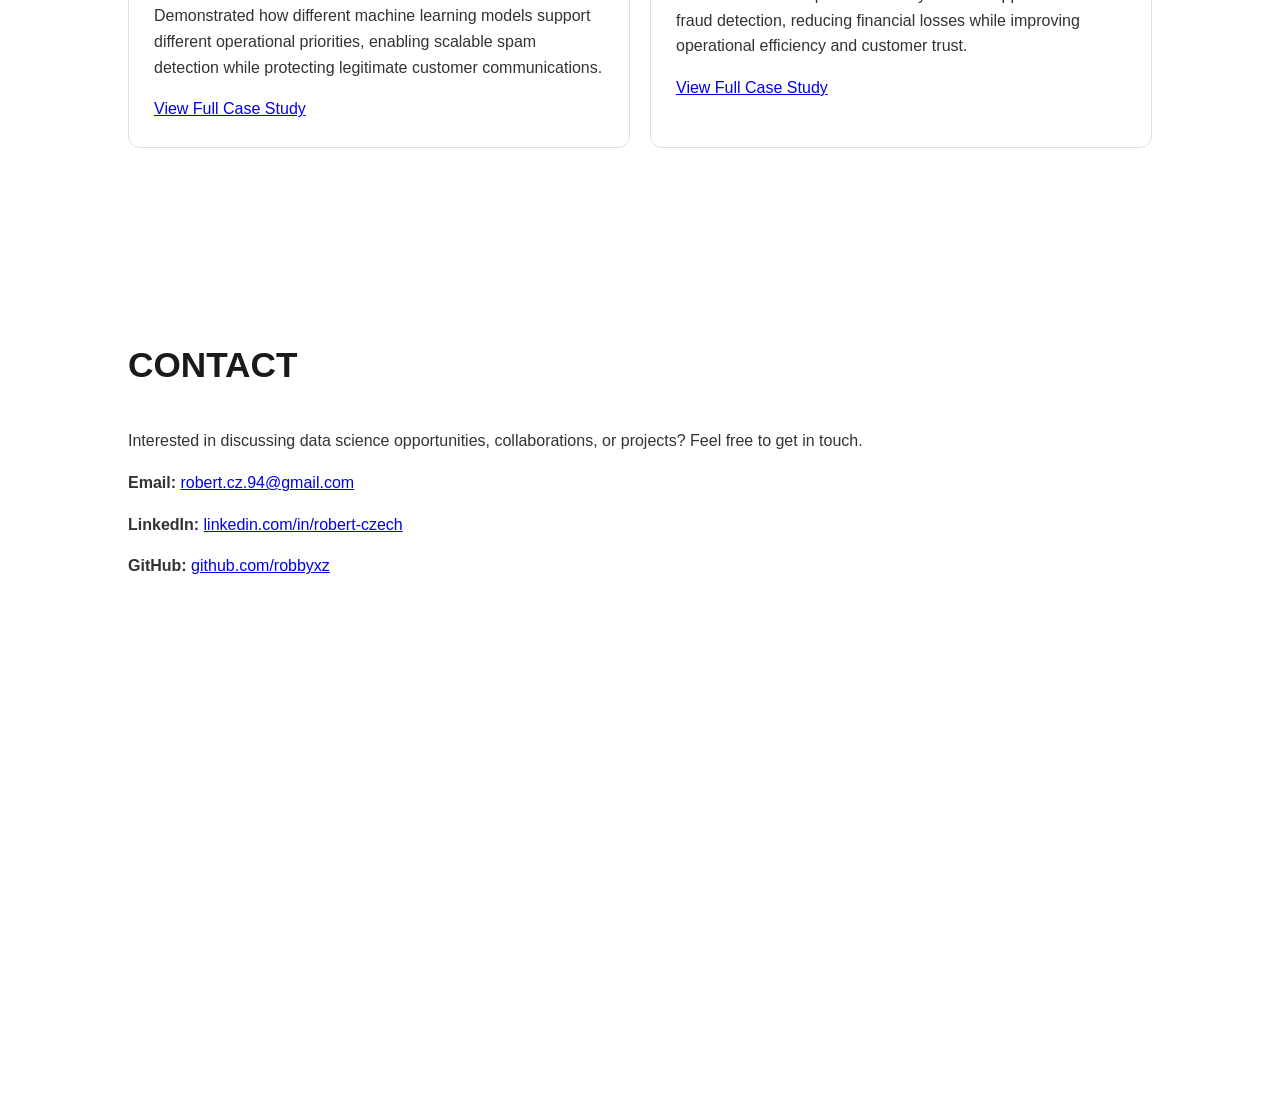
==== commit 0acee81f: "Update index.html" ====
--- a/index.html
+++ b/index.html
@@ -12,7 +12,6 @@
             <ul>
                 <li><a href="#home">HOME</a></li>
                 <li><a href="#projects">PROJECTS</a></li>
-                <li><a href="#cv">CV</a></li>
                 <li><a href="#contact">CONTACT</a></li>
             </ul>
         </nav>
